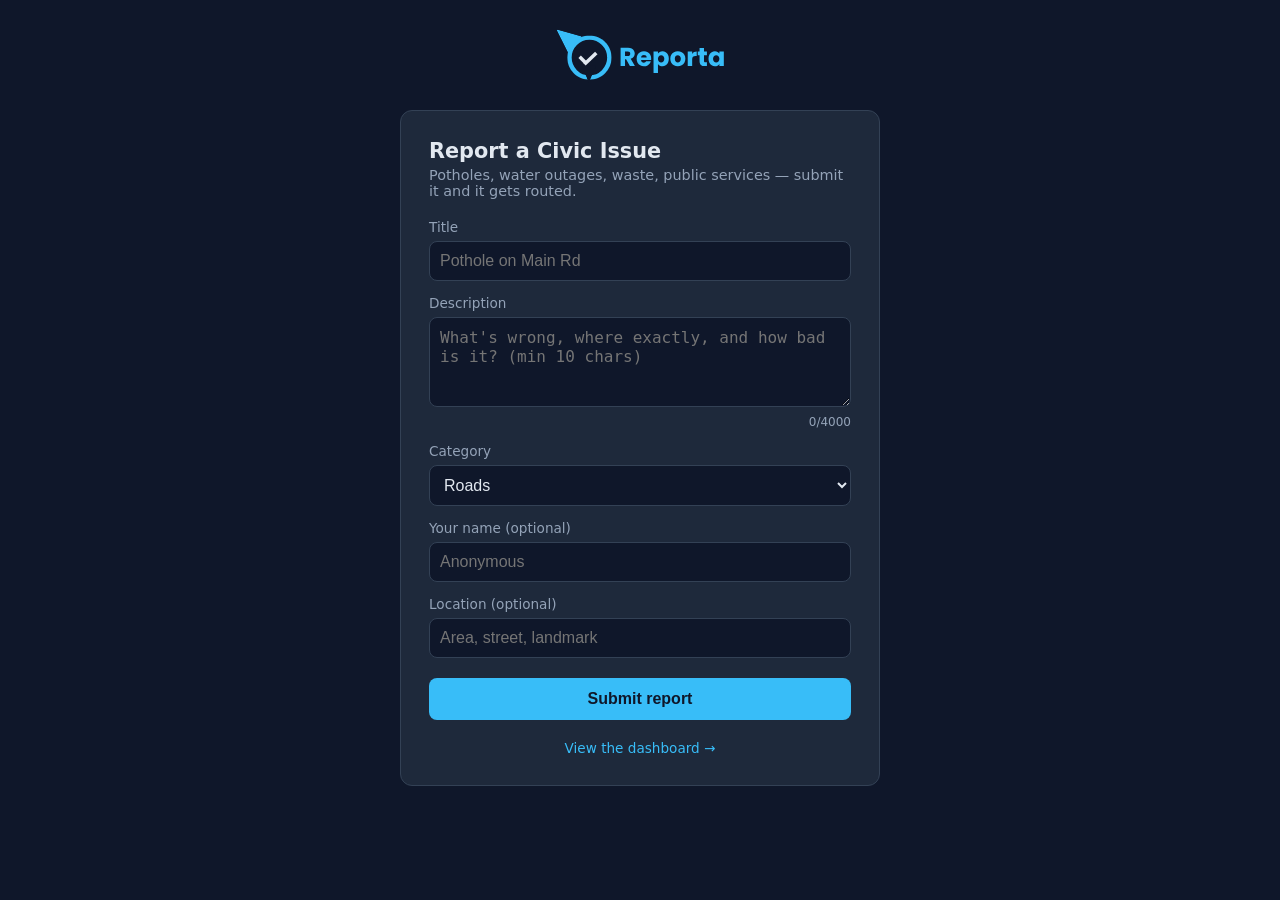
==== static/index.html @ 5762769e "feat(ui): reporta logo header on intake + dashboard lockup (static-only)" ====
<!DOCTYPE html>
<html lang="en">
<head>
<meta charset="utf-8">
<meta name="viewport" content="width=device-width, initial-scale=1">
<title>Civic Issue Triage — Report an Issue</title>
<style>
  :root {
    --bg: #0f172a; --card: #1e293b; --border: #334155;
    --text: #e2e8f0; --muted: #94a3b8; --accent: #38bdf8; --ok: #4ade80; --err: #f87171;
  }
  * { box-sizing: border-box; margin: 0; }
  body {
    font-family: system-ui, -apple-system, sans-serif;
    background: var(--bg); color: var(--text);
    min-height: 100vh;
    padding: 24px 16px;
  }
  .card {
    background: var(--card); border: 1px solid var(--border); border-radius: 12px;
    padding: 28px; width: 100%; max-width: 480px; margin: 0 auto;
  }
  .logo-header { display: flex; align-items: center; justify-content: center; margin: 0 0 22px; }
  .logo-header img { height: 64px; width: auto; display: block; }
  h1 { font-size: 1.3rem; margin-bottom: 4px; }
  .sub { color: var(--muted); font-size: .9rem; margin-bottom: 20px; }
  label { display: block; font-size: .85rem; color: var(--muted); margin: 14px 0 6px; }
  input, textarea, select {
    width: 100%; padding: 10px; border-radius: 8px;
    border: 1px solid var(--border); background: var(--bg); color: var(--text);
    font-size: 1rem;
  }
  textarea { min-height: 90px; resize: vertical; }
  button {
    margin-top: 20px; width: 100%; padding: 12px; border: 0; border-radius: 8px;
    background: var(--accent); color: #0f172a; font-weight: 700; font-size: 1rem;
    cursor: pointer;
  }
  button:disabled { opacity: .6; cursor: wait; }
  .msg { margin-top: 14px; padding: 10px; border-radius: 8px; font-size: .9rem; display: none; }
  .msg.ok { display: block; background: rgba(74,222,128,.12); color: var(--ok); }
  .msg.err { display: block; background: rgba(248,113,113,.12); color: var(--err); }
  .nav { margin-top: 18px; text-align: center; }
  .nav a { color: var(--accent); font-size: .85rem; text-decoration: none; }
  .charcount { font-size: .75rem; color: var(--muted); text-align: right; margin-top: 4px; }
</style>
</head>
<body>
<header class="logo-header">
  <img src="/static/reporta-logo-cropped.svg" alt="Reporta logo"
       onerror="this.remove()">
</header>
<main class="card">
  <h1>Report a Civic Issue</h1>
  <p class="sub">Potholes, water outages, waste, public services — submit it and it gets routed.</p>
  <form id="report-form">
    <label for="title">Title</label>
    <input id="title" name="title" required minlength="3" maxlength="200"
           placeholder="Pothole on Main Rd">

    <label for="description">Description</label>
    <textarea id="description" name="description" required minlength="10" maxlength="4000"
              placeholder="What's wrong, where exactly, and how bad is it? (min 10 chars)"></textarea>
    <div class="charcount"><span id="count">0</span>/4000</div>

    <label for="category">Category</label>
    <select id="category" name="category" required>
      <option value="roads">Roads</option>
      <option value="water">Water</option>
      <option value="waste">Waste</option>
      <option value="public_services">Public services</option>
    </select>

    <label for="reporter">Your name (optional)</label>
    <input id="reporter" name="reporter" maxlength="120" placeholder="Anonymous">

    <label for="location">Location (optional)</label>
    <input id="location" name="location" maxlength="200" placeholder="Area, street, landmark">

    <button type="submit" id="submit-btn">Submit report</button>
    <div class="msg" id="msg" role="alert"></div>
  </form>
  <nav class="nav"><a href="/dashboard">View the dashboard &rarr;</a></nav>
</main>

<script>
(function () {
  var form = document.getElementById("report-form");
  var btn = document.getElementById("submit-btn");
  var msg = document.getElementById("msg");
  var desc = document.getElementById("description");
  var count = document.getElementById("count");

  desc.addEventListener("input", function () { count.textContent = desc.value.length; });

  function show(kind, text) {
    msg.className = "msg " + kind;
    msg.textContent = text;
  }

  form.addEventListener("submit", function (e) {
    e.preventDefault();
    btn.disabled = true;
    show("", "");

    var payload = {
      title: document.getElementById("title").value.trim(),
      description: desc.value.trim(),
      category: document.getElementById("category").value,
      reporter: document.getElementById("reporter").value.trim() || null,
      location: document.getElementById("location").value.trim() || null,
      source: "web"
    };

    fetch("/api/reports", {
      method: "POST",
      headers: { "Content-Type": "application/json" },
      body: JSON.stringify(payload)
    })
    .then(function (res) {
      return res.json().then(function (body) { return { ok: res.ok, body: body }; });
    })
    .then(function (r) {
      if (r.ok) {
        show("ok", "Report #" + r.body.id + " submitted — status: " + r.body.status + ".");
        form.reset();
        count.textContent = "0";
      } else {
        show("err", r.body.detail || "Submission failed.");
      }
    })
    .catch(function () { show("err", "Network error — try again."); })
    .finally(function () { btn.disabled = false; });
  });
})();
</script>
</body>
</html>
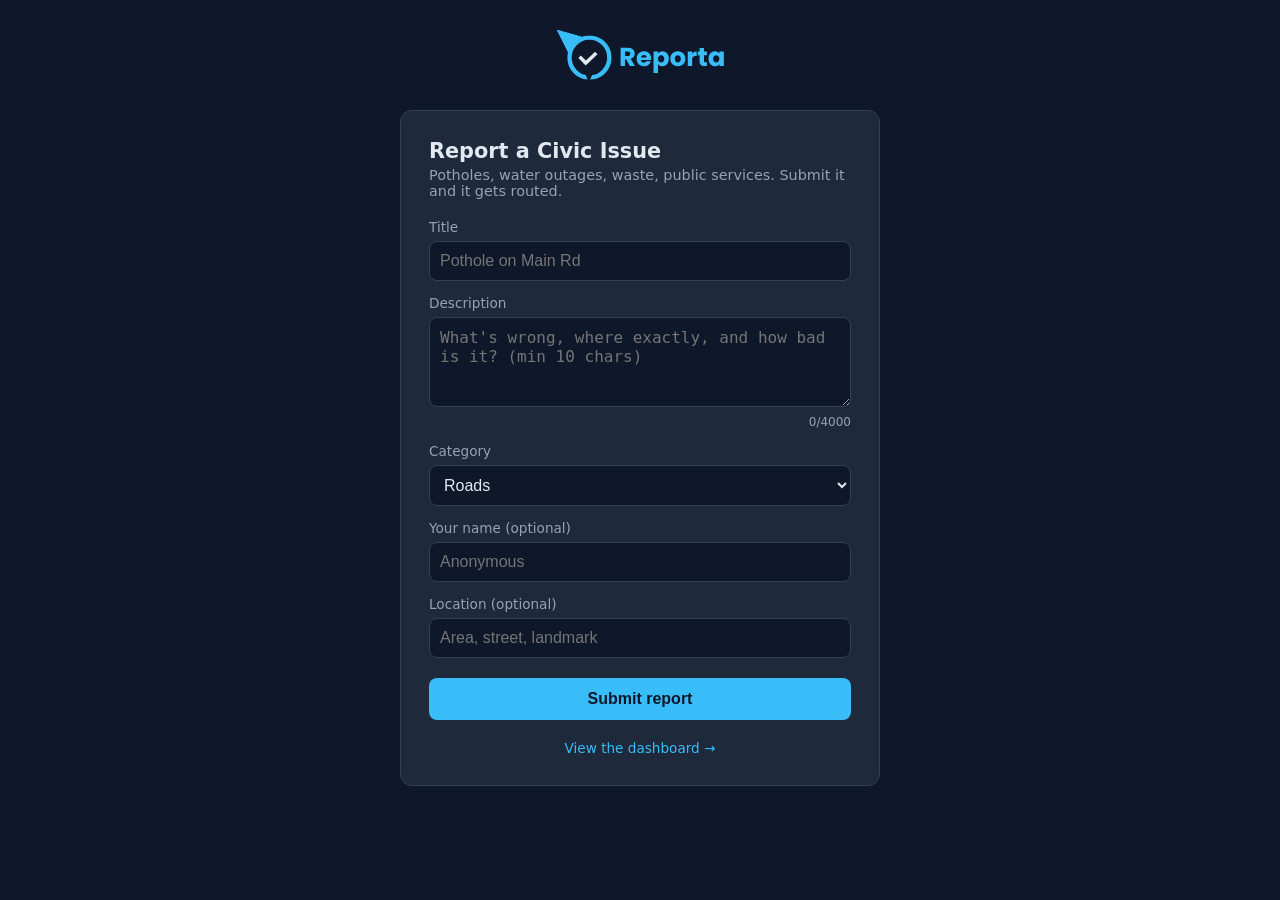
==== commit d41db437: "feat(ui): Reporta brand titles + static em-dash sweep (post-freeze text patch) - Titles: "Civic Issu" ====
--- a/static/index.html
+++ b/static/index.html
@@ -3,7 +3,7 @@
 <head>
 <meta charset="utf-8">
 <meta name="viewport" content="width=device-width, initial-scale=1">
-<title>Civic Issue Triage — Report an Issue</title>
+<title>Reporta - Report an Issue</title>
 <style>
   :root {
     --bg: #0f172a; --card: #1e293b; --border: #334155;
@@ -52,7 +52,7 @@
 </header>
 <main class="card">
   <h1>Report a Civic Issue</h1>
-  <p class="sub">Potholes, water outages, waste, public services — submit it and it gets routed.</p>
+  <p class="sub">Potholes, water outages, waste, public services. Submit it and it gets routed.</p>
   <form id="report-form">
     <label for="title">Title</label>
     <input id="title" name="title" required minlength="3" maxlength="200"
@@ -122,14 +122,14 @@
     })
     .then(function (r) {
       if (r.ok) {
-        show("ok", "Report #" + r.body.id + " submitted — status: " + r.body.status + ".");
+        show("ok", "Thank you, your report has been received and filed as #" + r.body.id + ".");
         form.reset();
         count.textContent = "0";
       } else {
         show("err", r.body.detail || "Submission failed.");
       }
     })
-    .catch(function () { show("err", "Network error — try again."); })
+    .catch(function () { show("err", "Network error, try again."); })
     .finally(function () { btn.disabled = false; });
   });
 })();
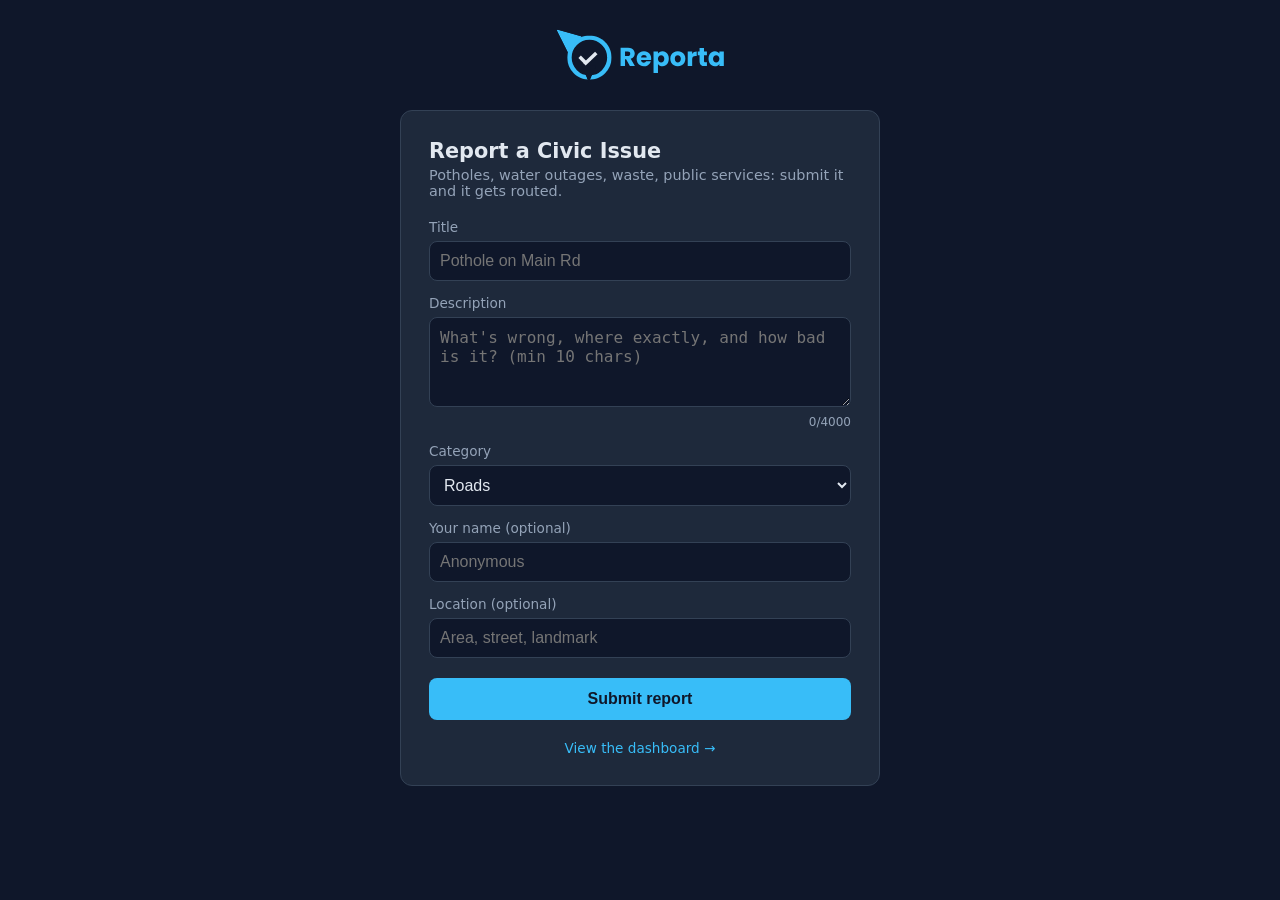
==== commit 7ea6401b: "fix(ui): rebrand header to Reporta and sweep em dashes from static text - Titles: 'Reporta - Report " ====
--- a/static/index.html
+++ b/static/index.html
@@ -52,7 +52,7 @@
 </header>
 <main class="card">
   <h1>Report a Civic Issue</h1>
-  <p class="sub">Potholes, water outages, waste, public services. Submit it and it gets routed.</p>
+  <p class="sub">Potholes, water outages, waste, public services: submit it and it gets routed.</p>
   <form id="report-form">
     <label for="title">Title</label>
     <input id="title" name="title" required minlength="3" maxlength="200"
@@ -129,7 +129,7 @@
         show("err", r.body.detail || "Submission failed.");
       }
     })
-    .catch(function () { show("err", "Network error, try again."); })
+    .catch(function () { show("err", "Network error - try again."); })
     .finally(function () { btn.disabled = false; });
   });
 })();
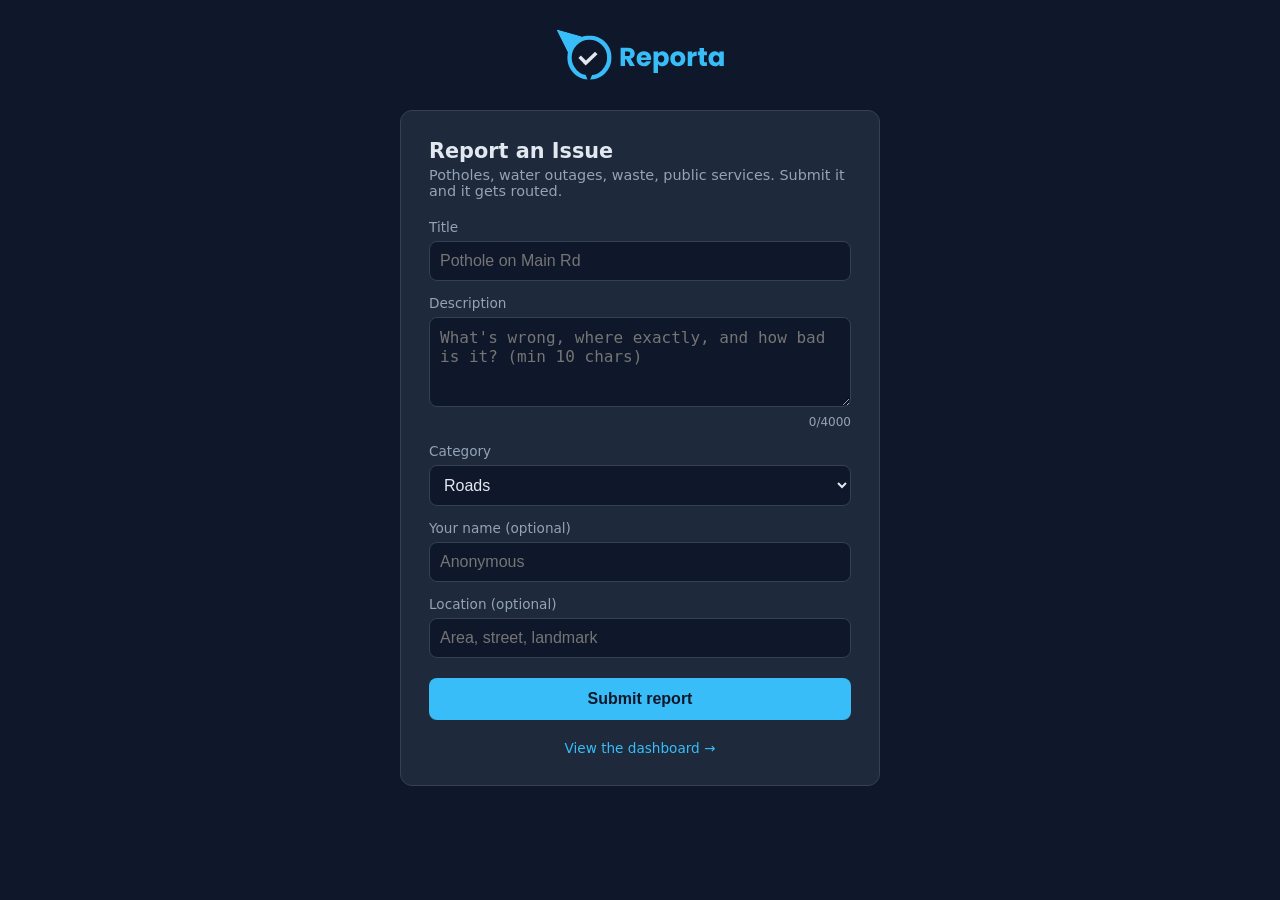
==== commit 949bd2a1: "fix(ui): h1 "Report a Civic Issue" -> "Report an Issue" per owner ruling Single-line amend on top of" ====
--- a/static/index.html
+++ b/static/index.html
@@ -51,8 +51,8 @@
        onerror="this.remove()">
 </header>
 <main class="card">
-  <h1>Report a Civic Issue</h1>
-  <p class="sub">Potholes, water outages, waste, public services: submit it and it gets routed.</p>
+  <h1>Report an Issue</h1>
+  <p class="sub">Potholes, water outages, waste, public services. Submit it and it gets routed.</p>
   <form id="report-form">
     <label for="title">Title</label>
     <input id="title" name="title" required minlength="3" maxlength="200"
@@ -129,7 +129,7 @@
         show("err", r.body.detail || "Submission failed.");
       }
     })
-    .catch(function () { show("err", "Network error - try again."); })
+    .catch(function () { show("err", "Network error, try again."); })
     .finally(function () { btn.disabled = false; });
   });
 })();
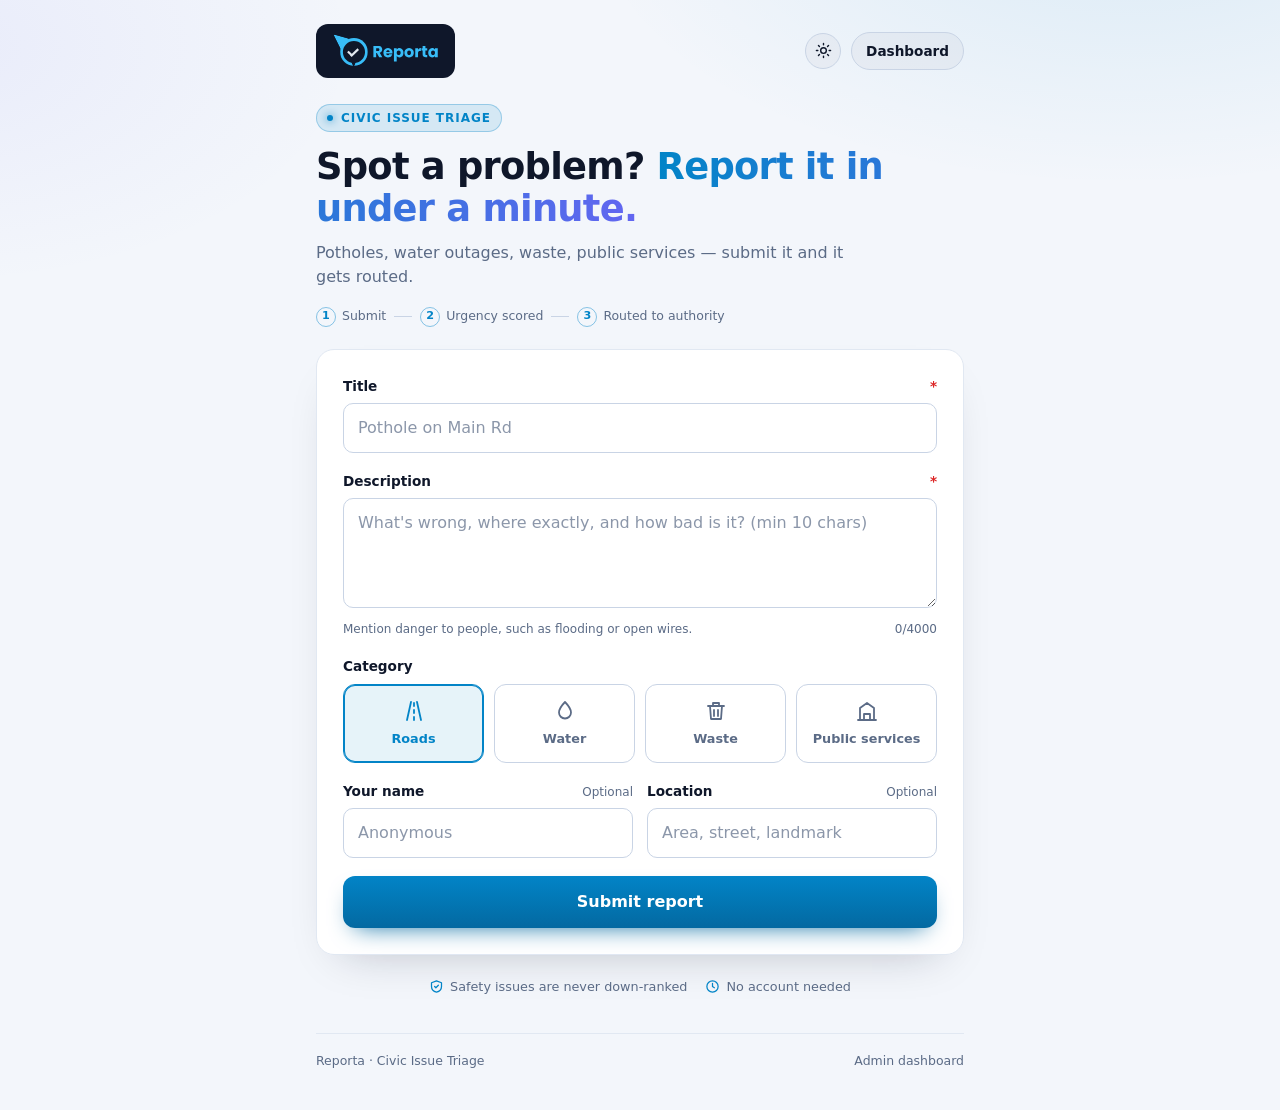
==== commit 8a93fff7: "feat(ui): professional UX redesign - shared theme, confirmation screen, dashboard search/sort/export" ====
--- a/static/index.html
+++ b/static/index.html
@@ -1,95 +1,211 @@
 <!DOCTYPE html>
-<html lang="en">
+<html lang="en" data-theme="dark">
 <head>
 <meta charset="utf-8">
 <meta name="viewport" content="width=device-width, initial-scale=1">
-<title>Reporta - Report an Issue</title>
+<meta name="theme-color" content="#0b1120">
+<meta name="description" content="Report potholes, water outages, waste and public service problems. Every report is classified for urgency and routed to the right authority.">
+<title>Civic Issue Triage — Report an Issue</title>
+<link rel="icon" href="/static/reporta-logo-cropped.svg" type="image/svg+xml">
+<link rel="stylesheet" href="/static/theme.css">
+<script src="/static/theme.js"></script>
 <style>
-  :root {
-    --bg: #0f172a; --card: #1e293b; --border: #334155;
-    --text: #e2e8f0; --muted: #94a3b8; --accent: #38bdf8; --ok: #4ade80; --err: #f87171;
-  }
-  * { box-sizing: border-box; margin: 0; }
-  body {
-    font-family: system-ui, -apple-system, sans-serif;
-    background: var(--bg); color: var(--text);
-    min-height: 100vh;
-    padding: 24px 16px;
-  }
+  .shell { max-width: 680px; margin: 0 auto; padding: 20px 16px 40px; }
+
+  .topbar { display: flex; align-items: center; justify-content: space-between; gap: 12px; padding: 4px 0 26px; }
+  .brand img { height: 40px; width: auto; display: block; }
+  .top-actions { display: flex; align-items: center; gap: 10px; }
+
+  .hero { margin-bottom: 22px; }
+  .eyebrow {
+    display: inline-flex; align-items: center; gap: 8px; font-size: .75rem; font-weight: 700;
+    letter-spacing: .08em; text-transform: uppercase; color: var(--accent);
+    background: color-mix(in srgb, var(--accent) 12%, transparent);
+    border: 1px solid color-mix(in srgb, var(--accent) 30%, transparent);
+    padding: 4px 10px; border-radius: 999px; margin-bottom: 14px;
+  }
+  .eyebrow i { width: 6px; height: 6px; border-radius: 50%; background: var(--accent); box-shadow: 0 0 8px var(--accent); }
+  h1 { font-size: clamp(1.7rem, 5vw, 2.3rem); line-height: 1.15; letter-spacing: -.02em; font-weight: 800; }
+  h1 span { background: linear-gradient(90deg, var(--accent), var(--violet)); -webkit-background-clip: text; background-clip: text; color: transparent; }
+  .sub { color: var(--muted); font-size: 1rem; margin-top: 10px; max-width: 52ch; }
+
+  .steps { display: flex; gap: 8px; margin: 18px 0 0; flex-wrap: wrap; }
+  .step { font-size: .78rem; color: var(--muted); display: inline-flex; align-items: center; gap: 6px; }
+  .step b { width: 20px; height: 20px; border-radius: 50%; display: inline-grid; place-items: center; font-size: .7rem; color: var(--accent); border: 1px solid color-mix(in srgb, var(--accent) 45%, transparent); }
+  .step + .step::before { content: ""; width: 18px; height: 1px; background: var(--border-strong); margin-right: 2px; }
+
   .card {
-    background: var(--card); border: 1px solid var(--border); border-radius: 12px;
-    padding: 28px; width: 100%; max-width: 480px; margin: 0 auto;
-  }
-  .logo-header { display: flex; align-items: center; justify-content: center; margin: 0 0 22px; }
-  .logo-header img { height: 64px; width: auto; display: block; }
-  h1 { font-size: 1.3rem; margin-bottom: 4px; }
-  .sub { color: var(--muted); font-size: .9rem; margin-bottom: 20px; }
-  label { display: block; font-size: .85rem; color: var(--muted); margin: 14px 0 6px; }
-  input, textarea, select {
-    width: 100%; padding: 10px; border-radius: 8px;
-    border: 1px solid var(--border); background: var(--bg); color: var(--text);
-    font-size: 1rem;
-  }
-  textarea { min-height: 90px; resize: vertical; }
-  button {
-    margin-top: 20px; width: 100%; padding: 12px; border: 0; border-radius: 8px;
-    background: var(--accent); color: #0f172a; font-weight: 700; font-size: 1rem;
-    cursor: pointer;
-  }
-  button:disabled { opacity: .6; cursor: wait; }
-  .msg { margin-top: 14px; padding: 10px; border-radius: 8px; font-size: .9rem; display: none; }
-  .msg.ok { display: block; background: rgba(74,222,128,.12); color: var(--ok); }
-  .msg.err { display: block; background: rgba(248,113,113,.12); color: var(--err); }
-  .nav { margin-top: 18px; text-align: center; }
-  .nav a { color: var(--accent); font-size: .85rem; text-decoration: none; }
-  .charcount { font-size: .75rem; color: var(--muted); text-align: right; margin-top: 4px; }
+    background: linear-gradient(180deg, var(--card-2), var(--card));
+    border: 1px solid var(--border); border-radius: 18px; padding: 26px; box-shadow: var(--shadow);
+  }
+  .field { margin-bottom: 18px; }
+  label, .label { display: flex; justify-content: space-between; align-items: baseline; font-size: .85rem; font-weight: 600; margin-bottom: 7px; }
+  .opt { color: var(--muted); font-weight: 500; font-size: .75rem; }
+  .req { color: var(--err); margin-left: 3px; }
+  input[type=text], input:not([type]), textarea { width: 100%; padding: 12px 14px; font-size: 1rem; }
+  textarea { min-height: 110px; resize: vertical; }
+  .hint { font-size: .75rem; color: var(--muted); margin-top: 5px; display: flex; justify-content: space-between; gap: 10px; }
+  .field-error { color: var(--err); font-size: .78rem; margin-top: 5px; display: none; }
+  .field.invalid .field-error { display: block; }
+  .field.invalid input, .field.invalid textarea { border-color: var(--err); }
+  .row { display: grid; grid-template-columns: 1fr 1fr; gap: 14px; }
+
+  .cats { display: grid; grid-template-columns: repeat(4, 1fr); gap: 10px; border: 0; padding: 0; min-width: 0; margin-bottom: 18px; }
+  .cats legend { font-size: .85rem; font-weight: 600; margin-bottom: 7px; padding: 0; }
+  label.cat { position: relative; display: block; margin: 0; }
+  .cat input { position: absolute; opacity: 0; inset: 0; width: 100%; height: 100%; cursor: pointer; margin: 0; }
+  .cat span {
+    display: flex; flex-direction: column; align-items: center; gap: 6px; text-align: center;
+    padding: 14px 6px; border-radius: 12px; border: 1px solid var(--border-strong);
+    background: var(--bg-2); font-size: .8rem; font-weight: 600; color: var(--muted); transition: all .15s;
+  }
+  .cat svg { width: 24px; height: 24px; stroke: currentColor; fill: none; stroke-width: 1.8; stroke-linecap: round; stroke-linejoin: round; }
+  .cat:hover span { border-color: var(--muted); color: var(--text); }
+  .cat input:checked + span { border-color: var(--accent); color: var(--accent); background: color-mix(in srgb, var(--accent) 10%, var(--bg-2)); box-shadow: inset 0 0 0 1px var(--accent); }
+  .cat input:focus-visible + span { box-shadow: var(--ring); }
+
+  .submit { width: 100%; padding: 14px; font-size: 1rem; border-radius: 12px; font-weight: 800; }
+  .spin { width: 16px; height: 16px; border: 2px solid rgba(255,255,255,.35); border-top-color: currentColor; border-radius: 50%; animation: spin .7s linear infinite; display: none; }
+  .submit:disabled .spin { display: inline-block; }
+  .submit:disabled { cursor: wait; opacity: .8; }
+  @keyframes spin { to { transform: rotate(360deg); } }
+
+  .msg { margin-top: 16px; padding: 12px 14px; border-radius: 10px; font-size: .92rem; display: none; border: 1px solid transparent; }
+  .msg.ok { display: block; background: color-mix(in srgb, var(--ok) 12%, transparent); color: var(--ok); border-color: color-mix(in srgb, var(--ok) 35%, transparent); }
+  .msg.err { display: block; background: color-mix(in srgb, var(--err) 12%, transparent); color: var(--err); border-color: color-mix(in srgb, var(--err) 35%, transparent); }
+
+  /* confirmation screen */
+  .success { text-align: center; padding: 10px 4px 2px; }
+  .success .tick { width: 64px; height: 64px; border-radius: 50%; margin: 0 auto 16px; display: grid; place-items: center; background: color-mix(in srgb, var(--ok) 15%, transparent); border: 1px solid color-mix(in srgb, var(--ok) 40%, transparent); }
+  .success .tick svg { width: 30px; height: 30px; stroke: var(--ok); fill: none; stroke-width: 2.4; stroke-linecap: round; stroke-linejoin: round; }
+  .success h2 { font-size: 1.35rem; letter-spacing: -.01em; }
+  .success .ref { display: inline-flex; align-items: center; gap: 10px; margin: 14px 0 6px; padding: 8px 8px 8px 16px; border-radius: 12px; border: 1px dashed var(--border-strong); background: var(--bg-2); font-weight: 800; font-size: 1.2rem; font-variant-numeric: tabular-nums; }
+  .success .ref .btn { padding: 6px 12px; font-size: .78rem; }
+  #success-text { color: var(--text-soft); font-size: .95rem; max-width: 44ch; margin: 8px auto 0; }
+  .next { text-align: left; margin: 22px 0 22px; padding: 16px 18px; border-radius: 12px; background: var(--tint); border: 1px solid var(--border); display: grid; gap: 10px; }
+  .next div { display: flex; gap: 12px; font-size: .88rem; color: var(--text-soft); }
+  .next b { flex: none; width: 22px; height: 22px; border-radius: 50%; display: grid; place-items: center; font-size: .72rem; color: var(--accent); border: 1px solid color-mix(in srgb, var(--accent) 45%, transparent); }
+
+  .trust { display: flex; gap: 18px; flex-wrap: wrap; justify-content: center; margin-top: 22px; color: var(--muted); font-size: .8rem; }
+  .trust span { display: inline-flex; align-items: center; gap: 6px; }
+  .trust svg { width: 15px; height: 15px; stroke: var(--accent); fill: none; stroke-width: 2; stroke-linecap: round; stroke-linejoin: round; }
+
+  @media (max-width: 520px) {
+    .card { padding: 20px 16px; }
+    .cats { grid-template-columns: repeat(2, 1fr); }
+    .row { grid-template-columns: 1fr; gap: 0; }
+    .step + .step::before { display: none; }
+    .steps { gap: 6px 14px; }
+  }
 </style>
 </head>
 <body>
-<header class="logo-header">
-  <img src="/static/reporta-logo-cropped.svg" alt="Reporta logo"
-       onerror="this.remove()">
-</header>
-<main class="card">
-  <h1>Report an Issue</h1>
-  <p class="sub">Potholes, water outages, waste, public services. Submit it and it gets routed.</p>
-  <form id="report-form">
-    <label for="title">Title</label>
-    <input id="title" name="title" required minlength="3" maxlength="200"
-           placeholder="Pothole on Main Rd">
-
-    <label for="description">Description</label>
-    <textarea id="description" name="description" required minlength="10" maxlength="4000"
-              placeholder="What's wrong, where exactly, and how bad is it? (min 10 chars)"></textarea>
-    <div class="charcount"><span id="count">0</span>/4000</div>
-
-    <label for="category">Category</label>
-    <select id="category" name="category" required>
-      <option value="roads">Roads</option>
-      <option value="water">Water</option>
-      <option value="waste">Waste</option>
-      <option value="public_services">Public services</option>
-    </select>
-
-    <label for="reporter">Your name (optional)</label>
-    <input id="reporter" name="reporter" maxlength="120" placeholder="Anonymous">
-
-    <label for="location">Location (optional)</label>
-    <input id="location" name="location" maxlength="200" placeholder="Area, street, landmark">
-
-    <button type="submit" id="submit-btn">Submit report</button>
-    <div class="msg" id="msg" role="alert"></div>
-  </form>
-  <nav class="nav"><a href="/dashboard">View the dashboard &rarr;</a></nav>
-</main>
+<div class="shell">
+  <header class="topbar logo-header">
+    <a class="brand" href="/" aria-label="Reporta home">
+      <img src="/static/reporta-logo-cropped.svg" alt="Reporta logo" onerror="this.remove()">
+    </a>
+    <div class="top-actions">
+      <button class="icon-btn" id="theme-toggle" type="button" aria-label="Switch theme">
+        <svg class="i-moon" viewBox="0 0 24 24"><path d="M21 12.8A9 9 0 1 1 11.2 3a7 7 0 0 0 9.8 9.8Z"/></svg>
+        <svg class="i-sun" viewBox="0 0 24 24"><circle cx="12" cy="12" r="4"/><path d="M12 2v2M12 20v2M4.9 4.9l1.4 1.4M17.7 17.7l1.4 1.4M2 12h2M20 12h2M4.9 19.1l1.4-1.4M17.7 6.3l1.4-1.4"/></svg>
+      </button>
+      <a class="pill-link" href="/dashboard">Dashboard</a>
+    </div>
+  </header>
+
+  <section class="hero">
+    <span class="eyebrow"><i></i> Civic Issue Triage</span>
+    <h1>Spot a problem? <span>Report it in under a minute.</span></h1>
+    <p class="sub">Potholes, water outages, waste, public services — submit it and it gets routed.</p>
+    <div class="steps" aria-label="How it works">
+      <span class="step"><b>1</b> Submit</span>
+      <span class="step"><b>2</b> Urgency scored</span>
+      <span class="step"><b>3</b> Routed to authority</span>
+    </div>
+  </section>
+
+  <main class="card">
+    <form id="report-form" novalidate>
+      <h2 class="sr-only">Report a Civic Issue</h2>
+      <div class="field" id="fld-title">
+        <label for="title">Title <span class="req" aria-hidden="true">*</span></label>
+        <input id="title" name="title" required minlength="3" maxlength="200"
+               placeholder="Pothole on Main Rd" aria-describedby="err-title">
+        <div class="field-error" id="err-title">Please enter a short title (at least 3 characters).</div>
+      </div>
+
+      <div class="field" id="fld-description">
+        <label for="description">Description <span class="req" aria-hidden="true">*</span></label>
+        <textarea id="description" name="description" required minlength="10" maxlength="4000"
+                  placeholder="What's wrong, where exactly, and how bad is it? (min 10 chars)" aria-describedby="err-description"></textarea>
+        <div class="hint"><span>Mention danger to people, such as flooding or open wires.</span><span><span id="count">0</span>/4000</span></div>
+        <div class="field-error" id="err-description">Please describe the problem in at least 10 characters.</div>
+      </div>
+
+      <fieldset class="cats">
+        <legend>Category</legend>
+        <label class="cat"><input type="radio" name="category" value="roads" checked>
+          <span><svg viewBox="0 0 24 24"><path d="M5 21 9 3M19 21 15 3M12 4v3M12 11v3M12 18v3"/></svg>Roads</span></label>
+        <label class="cat"><input type="radio" name="category" value="water">
+          <span><svg viewBox="0 0 24 24"><path d="M12 3s6 6.2 6 10.5A6 6 0 0 1 6 13.5C6 9.2 12 3 12 3Z"/></svg>Water</span></label>
+        <label class="cat"><input type="radio" name="category" value="waste">
+          <span><svg viewBox="0 0 24 24"><path d="M4 7h16M10 11v6M14 11v6M6 7l1 13h10l1-13M9 7V4h6v3"/></svg>Waste</span></label>
+        <label class="cat"><input type="radio" name="category" value="public_services">
+          <span><svg viewBox="0 0 24 24"><path d="M3 21h18M5 21V9l7-5 7 5v12M9 21v-6h6v6"/></svg>Public services</span></label>
+      </fieldset>
+
+      <div class="row">
+        <div class="field">
+          <label for="reporter">Your name <span class="opt">Optional</span></label>
+          <input id="reporter" name="reporter" maxlength="120" placeholder="Anonymous" autocomplete="name">
+        </div>
+        <div class="field">
+          <label for="location">Location <span class="opt">Optional</span></label>
+          <input id="location" name="location" maxlength="200" placeholder="Area, street, landmark">
+        </div>
+      </div>
+
+      <button type="submit" class="btn btn-primary submit" id="submit-btn"><span class="spin" aria-hidden="true"></span><span id="submit-label">Submit report</span></button>
+      <div class="msg" id="msg" role="alert"></div>
+    </form>
+
+    <section class="success is-hidden" id="success" aria-live="polite">
+      <div class="tick"><svg viewBox="0 0 24 24"><path d="m5 12.5 4.5 4.5L19 7.5"/></svg></div>
+      <h2>Report received</h2>
+      <div class="ref"><span id="ref-id">#—</span><button class="btn" id="copy-ref" type="button">Copy</button></div>
+      <p id="success-text"></p>
+      <div class="next">
+        <div><b>1</b><span>Your report is checked for urgency. Safety hazards are always ranked high.</span></div>
+        <div><b>2</b><span>It is routed to the authority responsible for this kind of issue.</span></div>
+        <div><b>3</b><span>Uncertain cases are reviewed by a person before anything is sent.</span></div>
+      </div>
+      <button class="btn btn-primary submit" id="another" type="button">Submit another report</button>
+    </section>
+  </main>
+
+  <div class="trust">
+    <span><svg viewBox="0 0 24 24"><path d="M12 3 4 6v6c0 5 3.5 8 8 9 4.5-1 8-4 8-9V6l-8-3Z"/><path d="m9 12 2 2 4-4"/></svg>Safety issues are never down-ranked</span>
+    <span><svg viewBox="0 0 24 24"><circle cx="12" cy="12" r="9"/><path d="M12 7v5l3 2"/></svg>No account needed</span>
+  </div>
+
+  <footer class="site-footer">
+    <span>Reporta · Civic Issue Triage</span>
+    <a href="/dashboard">Admin dashboard</a>
+  </footer>
+</div>
 
 <script>
 (function () {
   var form = document.getElementById("report-form");
   var btn = document.getElementById("submit-btn");
+  var label = document.getElementById("submit-label");
   var msg = document.getElementById("msg");
+  var titleEl = document.getElementById("title");
   var desc = document.getElementById("description");
   var count = document.getElementById("count");
+  var success = document.getElementById("success");
+  var lastRef = "";
 
   desc.addEventListener("input", function () { count.textContent = desc.value.length; });
 
@@ -98,15 +214,61 @@
     msg.textContent = text;
   }
 
+  function setInvalid(fieldId, bad) {
+    document.getElementById(fieldId).classList.toggle("invalid", bad);
+  }
+
+  titleEl.addEventListener("input", function () { setInvalid("fld-title", titleEl.value.trim().length < 3 && titleEl.value.length > 0); });
+  desc.addEventListener("input", function () { setInvalid("fld-description", desc.value.trim().length < 10 && desc.value.length > 0); });
+
+  function validate() {
+    var badTitle = titleEl.value.trim().length < 3;
+    var badDesc = desc.value.trim().length < 10;
+    setInvalid("fld-title", badTitle);
+    setInvalid("fld-description", badDesc);
+    if (badTitle) { titleEl.focus(); return false; }
+    if (badDesc) { desc.focus(); return false; }
+    return true;
+  }
+
+  function showSuccess(id) {
+    lastRef = "#" + id;
+    document.getElementById("ref-id").textContent = lastRef;
+    document.getElementById("success-text").textContent =
+      "Thank you, your report has been received and filed as #" + id + ".";
+    form.classList.add("is-hidden");
+    success.classList.remove("is-hidden");
+    document.getElementById("another").focus();
+    window.scrollTo({ top: 0, behavior: "smooth" });
+  }
+
+  document.getElementById("another").addEventListener("click", function () {
+    success.classList.add("is-hidden");
+    form.classList.remove("is-hidden");
+    show("", "");
+    titleEl.focus();
+  });
+
+  document.getElementById("copy-ref").addEventListener("click", function () {
+    var done = function () { window.reportaToast("Reference " + lastRef + " copied", "ok"); };
+    if (navigator.clipboard && navigator.clipboard.writeText) {
+      navigator.clipboard.writeText(lastRef).then(done, function () { window.reportaToast("Could not copy", "err"); });
+    } else {
+      window.reportaToast("Reference: " + lastRef);
+    }
+  });
+
   form.addEventListener("submit", function (e) {
     e.preventDefault();
+    show("", "");
+    if (!validate()) return;
     btn.disabled = true;
-    show("", "");
+    label.textContent = "Submitting…";
 
     var payload = {
-      title: document.getElementById("title").value.trim(),
+      title: titleEl.value.trim(),
       description: desc.value.trim(),
-      category: document.getElementById("category").value,
+      category: form.elements["category"].value,
       reporter: document.getElementById("reporter").value.trim() || null,
       location: document.getElementById("location").value.trim() || null,
       source: "web"
@@ -122,15 +284,16 @@
     })
     .then(function (r) {
       if (r.ok) {
-        show("ok", "Thank you, your report has been received and filed as #" + r.body.id + ".");
         form.reset();
         count.textContent = "0";
+        showSuccess(r.body.id);
       } else {
-        show("err", r.body.detail || "Submission failed.");
+        var d = r.body.detail;
+        show("err", (typeof d === "string" && d) || "Submission failed. Please check the fields and try again.");
       }
     })
-    .catch(function () { show("err", "Network error, try again."); })
-    .finally(function () { btn.disabled = false; });
+    .catch(function () { show("err", "Network error — try again."); })
+    .finally(function () { btn.disabled = false; label.textContent = "Submit report"; });
   });
 })();
 </script>
--- a/static/theme.css
+++ b/static/theme.css
@@ -0,0 +1,116 @@
+/* Reporta shared design system — used by index.html and dashboard.html */
+:root {
+  color-scheme: dark;
+  --bg: #0b1120; --bg-2: #0f172a; --card: #131c31; --card-2: #17223a;
+  --border: #243049; --border-strong: #33425f;
+  --text: #e8edf6; --text-soft: #c3cde0; --muted: #93a1ba;
+  --accent: #38bdf8; --accent-2: #0ea5e9; --on-accent: #04111f; --violet: #818cf8;
+  --ok: #4ade80; --err: #f87171;
+  --u1: #4ade80; --u2: #a3e635; --u3: #fbbf24; --u4: #fb923c; --u5: #f87171;
+  --glow-1: rgba(56,189,248,.14); --glow-2: rgba(99,102,241,.10);
+  --shadow: 0 24px 60px -24px rgba(0,0,0,.6);
+  --ring: 0 0 0 3px rgba(56,189,248,.30);
+  --hover: rgba(56,189,248,.07); --tint: rgba(255,255,255,.03);
+}
+:root[data-theme="light"] {
+  color-scheme: light;
+  --bg: #f3f6fb; --bg-2: #ffffff; --card: #ffffff; --card-2: #ffffff;
+  --border: #e1e8f2; --border-strong: #c9d4e5;
+  --text: #0f172a; --text-soft: #334155; --muted: #5b6b86;
+  --accent: #0284c7; --accent-2: #0369a1; --on-accent: #ffffff; --violet: #6366f1;
+  --ok: #15803d; --err: #dc2626;
+  --u1: #16a34a; --u2: #65a30d; --u3: #d97706; --u4: #ea580c; --u5: #dc2626;
+  --glow-1: rgba(2,132,199,.10); --glow-2: rgba(99,102,241,.07);
+  --shadow: 0 20px 44px -26px rgba(15,23,42,.28);
+  --ring: 0 0 0 3px rgba(2,132,199,.25);
+  --hover: rgba(2,132,199,.06); --tint: rgba(15,23,42,.03);
+}
+
+* { box-sizing: border-box; margin: 0; }
+html { -webkit-text-size-adjust: 100%; }
+body {
+  font-family: Inter, system-ui, -apple-system, "Segoe UI", Roboto, sans-serif;
+  color: var(--text); line-height: 1.5; min-height: 100vh;
+  background:
+    radial-gradient(900px 460px at 88% -10%, var(--glow-1), transparent 60%),
+    radial-gradient(700px 400px at -5% 5%, var(--glow-2), transparent 60%),
+    var(--bg);
+  background-attachment: fixed;
+  transition: background-color .2s, color .2s;
+}
+a { color: var(--accent); }
+.sr-only { position: absolute; width: 1px; height: 1px; overflow: hidden; clip: rect(0 0 0 0); white-space: nowrap; }
+.is-hidden { display: none !important; }
+:focus-visible { outline: 2px solid var(--accent); outline-offset: 2px; }
+
+/* top bar pieces */
+.pill-link {
+  color: var(--text); text-decoration: none; font-size: .85rem; font-weight: 600;
+  padding: 8px 14px; border: 1px solid var(--border-strong); border-radius: 999px;
+  background: var(--tint); transition: border-color .15s, background .15s; white-space: nowrap;
+}
+.pill-link:hover { border-color: var(--accent); background: var(--hover); }
+.icon-btn {
+  width: 36px; height: 36px; display: inline-grid; place-items: center; cursor: pointer;
+  border: 1px solid var(--border-strong); border-radius: 999px; background: var(--tint); color: var(--text);
+  transition: border-color .15s, background .15s;
+}
+.icon-btn:hover { border-color: var(--accent); background: var(--hover); }
+.icon-btn svg { width: 17px; height: 17px; stroke: currentColor; fill: none; stroke-width: 2; stroke-linecap: round; stroke-linejoin: round; }
+.icon-btn .i-sun { display: none; }
+:root[data-theme="light"] .icon-btn .i-sun { display: block; }
+:root[data-theme="light"] .icon-btn .i-moon { display: none; }
+
+/* buttons */
+.btn {
+  display: inline-flex; align-items: center; justify-content: center; gap: 8px; cursor: pointer;
+  padding: 10px 16px; border-radius: 10px; font: inherit; font-weight: 700; font-size: .88rem;
+  border: 1px solid var(--border-strong); background: var(--card); color: var(--text);
+  transition: transform .12s, filter .15s, border-color .15s, background .15s;
+}
+.btn:hover:not(:disabled) { border-color: var(--accent); background: var(--hover); }
+.btn:disabled { opacity: .55; cursor: not-allowed; }
+.btn-primary { border: 0; background: linear-gradient(180deg, var(--accent), var(--accent-2)); color: var(--on-accent); box-shadow: 0 10px 24px -12px var(--accent-2); }
+.btn-primary:hover:not(:disabled) { background: linear-gradient(180deg, var(--accent), var(--accent-2)); filter: brightness(1.07); transform: translateY(-1px); }
+
+/* form controls */
+input, textarea, select {
+  font: inherit; color: var(--text); background: var(--bg-2);
+  border: 1px solid var(--border-strong); border-radius: 10px;
+  transition: border-color .15s, box-shadow .15s;
+}
+input::placeholder, textarea::placeholder { color: var(--muted); opacity: .7; }
+input:hover, textarea:hover, select:hover { border-color: var(--muted); }
+input:focus, textarea:focus, select:focus { outline: 0; border-color: var(--accent); box-shadow: var(--ring); }
+
+/* badges */
+.badge { display: inline-block; padding: 3px 10px; border-radius: 999px; font-size: .72rem; font-weight: 700; text-transform: capitalize; white-space: nowrap; }
+.st-new { background: color-mix(in srgb, var(--accent) 16%, transparent); color: var(--accent); }
+.st-routed { background: color-mix(in srgb, var(--u2) 18%, transparent); color: var(--u2); }
+.st-in_progress { background: color-mix(in srgb, var(--u3) 18%, transparent); color: var(--u3); }
+.st-resolved, .st-closed { background: color-mix(in srgb, var(--u1) 18%, transparent); color: var(--u1); }
+.rev { background: color-mix(in srgb, var(--err) 16%, transparent); color: var(--err); margin-left: 6px; }
+
+/* toasts */
+.toasts { position: fixed; right: 16px; bottom: 16px; display: grid; gap: 8px; z-index: 100; max-width: calc(100vw - 32px); }
+.toast {
+  display: flex; align-items: center; gap: 10px; padding: 12px 16px; border-radius: 12px; font-size: .88rem; font-weight: 600;
+  background: var(--card-2); color: var(--text); border: 1px solid var(--border-strong); box-shadow: var(--shadow);
+  animation: toast-in .2s ease-out;
+}
+.toast::before { content: ""; width: 8px; height: 8px; border-radius: 50%; background: var(--accent); flex: none; }
+.toast.ok::before { background: var(--ok); }
+.toast.err::before { background: var(--err); }
+@keyframes toast-in { from { transform: translateY(10px); opacity: 0; } to { transform: none; opacity: 1; } }
+
+/* footer */
+.site-footer { margin-top: 36px; padding-top: 18px; border-top: 1px solid var(--border); color: var(--muted); font-size: .78rem; display: flex; flex-wrap: wrap; gap: 8px 18px; justify-content: space-between; }
+.site-footer a { color: var(--muted); text-decoration: none; }
+.site-footer a:hover { color: var(--accent); }
+
+@media (prefers-reduced-motion: reduce) { * { animation: none !important; transition: none !important; } }
+
+/* The Reporta logo is drawn for dark backgrounds; keep it legible in light theme */
+:root[data-theme="light"] .brand img {
+  background: #0f172a; padding: 7px 14px; border-radius: 12px; box-sizing: content-box;
+}
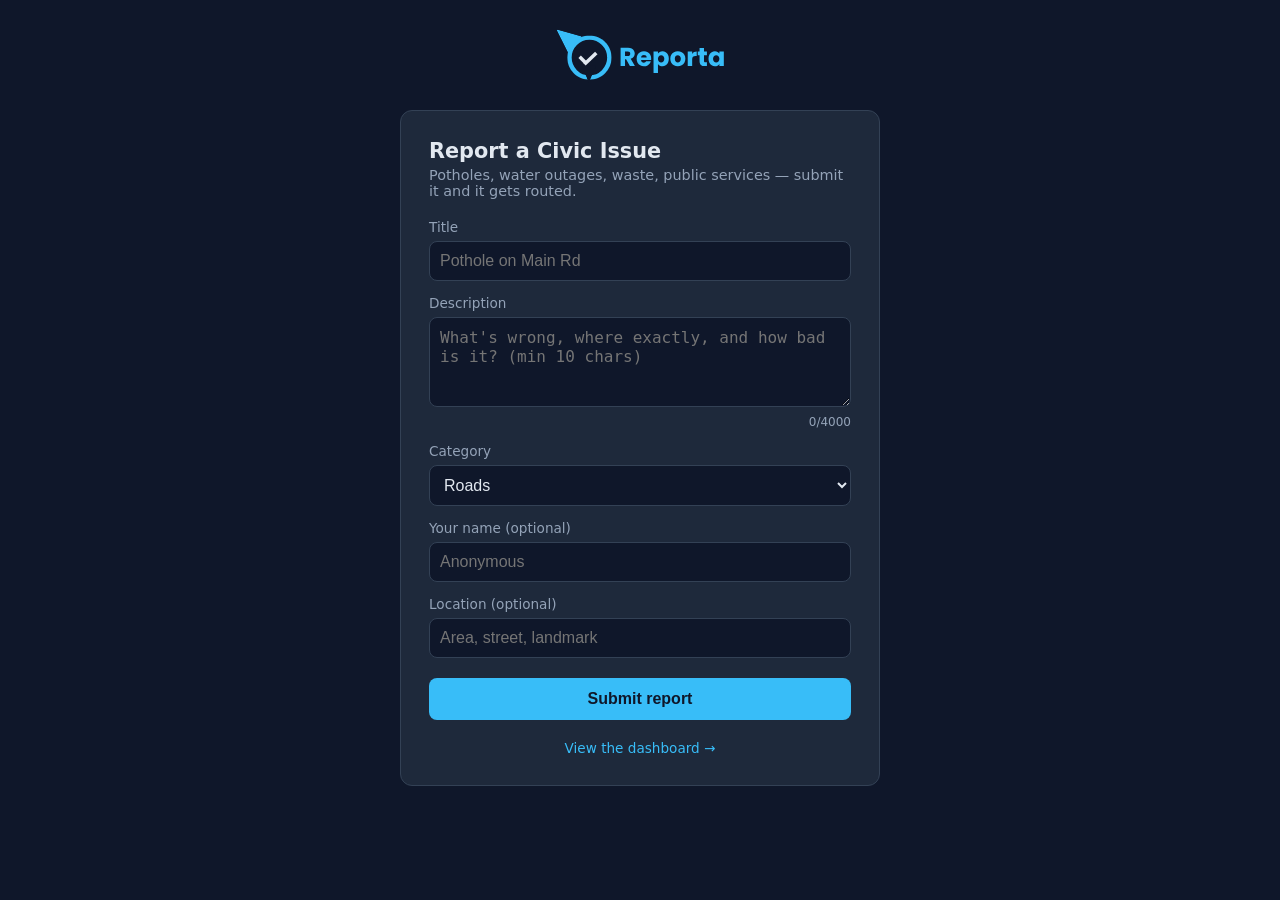
==== commit bb4db501: "Revert "feat(ui): professional UX redesign - shared theme, confirmation screen, dashboard search/sor" ====
--- a/static/index.html
+++ b/static/index.html
@@ -1,211 +1,95 @@
 <!DOCTYPE html>
-<html lang="en" data-theme="dark">
+<html lang="en">
 <head>
 <meta charset="utf-8">
 <meta name="viewport" content="width=device-width, initial-scale=1">
-<meta name="theme-color" content="#0b1120">
-<meta name="description" content="Report potholes, water outages, waste and public service problems. Every report is classified for urgency and routed to the right authority.">
 <title>Civic Issue Triage — Report an Issue</title>
-<link rel="icon" href="/static/reporta-logo-cropped.svg" type="image/svg+xml">
-<link rel="stylesheet" href="/static/theme.css">
-<script src="/static/theme.js"></script>
 <style>
-  .shell { max-width: 680px; margin: 0 auto; padding: 20px 16px 40px; }
-
-  .topbar { display: flex; align-items: center; justify-content: space-between; gap: 12px; padding: 4px 0 26px; }
-  .brand img { height: 40px; width: auto; display: block; }
-  .top-actions { display: flex; align-items: center; gap: 10px; }
-
-  .hero { margin-bottom: 22px; }
-  .eyebrow {
-    display: inline-flex; align-items: center; gap: 8px; font-size: .75rem; font-weight: 700;
-    letter-spacing: .08em; text-transform: uppercase; color: var(--accent);
-    background: color-mix(in srgb, var(--accent) 12%, transparent);
-    border: 1px solid color-mix(in srgb, var(--accent) 30%, transparent);
-    padding: 4px 10px; border-radius: 999px; margin-bottom: 14px;
+  :root {
+    --bg: #0f172a; --card: #1e293b; --border: #334155;
+    --text: #e2e8f0; --muted: #94a3b8; --accent: #38bdf8; --ok: #4ade80; --err: #f87171;
   }
-  .eyebrow i { width: 6px; height: 6px; border-radius: 50%; background: var(--accent); box-shadow: 0 0 8px var(--accent); }
-  h1 { font-size: clamp(1.7rem, 5vw, 2.3rem); line-height: 1.15; letter-spacing: -.02em; font-weight: 800; }
-  h1 span { background: linear-gradient(90deg, var(--accent), var(--violet)); -webkit-background-clip: text; background-clip: text; color: transparent; }
-  .sub { color: var(--muted); font-size: 1rem; margin-top: 10px; max-width: 52ch; }
-
-  .steps { display: flex; gap: 8px; margin: 18px 0 0; flex-wrap: wrap; }
-  .step { font-size: .78rem; color: var(--muted); display: inline-flex; align-items: center; gap: 6px; }
-  .step b { width: 20px; height: 20px; border-radius: 50%; display: inline-grid; place-items: center; font-size: .7rem; color: var(--accent); border: 1px solid color-mix(in srgb, var(--accent) 45%, transparent); }
-  .step + .step::before { content: ""; width: 18px; height: 1px; background: var(--border-strong); margin-right: 2px; }
-
+  * { box-sizing: border-box; margin: 0; }
+  body {
+    font-family: system-ui, -apple-system, sans-serif;
+    background: var(--bg); color: var(--text);
+    min-height: 100vh;
+    padding: 24px 16px;
+  }
   .card {
-    background: linear-gradient(180deg, var(--card-2), var(--card));
-    border: 1px solid var(--border); border-radius: 18px; padding: 26px; box-shadow: var(--shadow);
+    background: var(--card); border: 1px solid var(--border); border-radius: 12px;
+    padding: 28px; width: 100%; max-width: 480px; margin: 0 auto;
   }
-  .field { margin-bottom: 18px; }
-  label, .label { display: flex; justify-content: space-between; align-items: baseline; font-size: .85rem; font-weight: 600; margin-bottom: 7px; }
-  .opt { color: var(--muted); font-weight: 500; font-size: .75rem; }
-  .req { color: var(--err); margin-left: 3px; }
-  input[type=text], input:not([type]), textarea { width: 100%; padding: 12px 14px; font-size: 1rem; }
-  textarea { min-height: 110px; resize: vertical; }
-  .hint { font-size: .75rem; color: var(--muted); margin-top: 5px; display: flex; justify-content: space-between; gap: 10px; }
-  .field-error { color: var(--err); font-size: .78rem; margin-top: 5px; display: none; }
-  .field.invalid .field-error { display: block; }
-  .field.invalid input, .field.invalid textarea { border-color: var(--err); }
-  .row { display: grid; grid-template-columns: 1fr 1fr; gap: 14px; }
-
-  .cats { display: grid; grid-template-columns: repeat(4, 1fr); gap: 10px; border: 0; padding: 0; min-width: 0; margin-bottom: 18px; }
-  .cats legend { font-size: .85rem; font-weight: 600; margin-bottom: 7px; padding: 0; }
-  label.cat { position: relative; display: block; margin: 0; }
-  .cat input { position: absolute; opacity: 0; inset: 0; width: 100%; height: 100%; cursor: pointer; margin: 0; }
-  .cat span {
-    display: flex; flex-direction: column; align-items: center; gap: 6px; text-align: center;
-    padding: 14px 6px; border-radius: 12px; border: 1px solid var(--border-strong);
-    background: var(--bg-2); font-size: .8rem; font-weight: 600; color: var(--muted); transition: all .15s;
+  .logo-header { display: flex; align-items: center; justify-content: center; margin: 0 0 22px; }
+  .logo-header img { height: 64px; width: auto; display: block; }
+  h1 { font-size: 1.3rem; margin-bottom: 4px; }
+  .sub { color: var(--muted); font-size: .9rem; margin-bottom: 20px; }
+  label { display: block; font-size: .85rem; color: var(--muted); margin: 14px 0 6px; }
+  input, textarea, select {
+    width: 100%; padding: 10px; border-radius: 8px;
+    border: 1px solid var(--border); background: var(--bg); color: var(--text);
+    font-size: 1rem;
   }
-  .cat svg { width: 24px; height: 24px; stroke: currentColor; fill: none; stroke-width: 1.8; stroke-linecap: round; stroke-linejoin: round; }
-  .cat:hover span { border-color: var(--muted); color: var(--text); }
-  .cat input:checked + span { border-color: var(--accent); color: var(--accent); background: color-mix(in srgb, var(--accent) 10%, var(--bg-2)); box-shadow: inset 0 0 0 1px var(--accent); }
-  .cat input:focus-visible + span { box-shadow: var(--ring); }
-
-  .submit { width: 100%; padding: 14px; font-size: 1rem; border-radius: 12px; font-weight: 800; }
-  .spin { width: 16px; height: 16px; border: 2px solid rgba(255,255,255,.35); border-top-color: currentColor; border-radius: 50%; animation: spin .7s linear infinite; display: none; }
-  .submit:disabled .spin { display: inline-block; }
-  .submit:disabled { cursor: wait; opacity: .8; }
-  @keyframes spin { to { transform: rotate(360deg); } }
-
-  .msg { margin-top: 16px; padding: 12px 14px; border-radius: 10px; font-size: .92rem; display: none; border: 1px solid transparent; }
-  .msg.ok { display: block; background: color-mix(in srgb, var(--ok) 12%, transparent); color: var(--ok); border-color: color-mix(in srgb, var(--ok) 35%, transparent); }
-  .msg.err { display: block; background: color-mix(in srgb, var(--err) 12%, transparent); color: var(--err); border-color: color-mix(in srgb, var(--err) 35%, transparent); }
-
-  /* confirmation screen */
-  .success { text-align: center; padding: 10px 4px 2px; }
-  .success .tick { width: 64px; height: 64px; border-radius: 50%; margin: 0 auto 16px; display: grid; place-items: center; background: color-mix(in srgb, var(--ok) 15%, transparent); border: 1px solid color-mix(in srgb, var(--ok) 40%, transparent); }
-  .success .tick svg { width: 30px; height: 30px; stroke: var(--ok); fill: none; stroke-width: 2.4; stroke-linecap: round; stroke-linejoin: round; }
-  .success h2 { font-size: 1.35rem; letter-spacing: -.01em; }
-  .success .ref { display: inline-flex; align-items: center; gap: 10px; margin: 14px 0 6px; padding: 8px 8px 8px 16px; border-radius: 12px; border: 1px dashed var(--border-strong); background: var(--bg-2); font-weight: 800; font-size: 1.2rem; font-variant-numeric: tabular-nums; }
-  .success .ref .btn { padding: 6px 12px; font-size: .78rem; }
-  #success-text { color: var(--text-soft); font-size: .95rem; max-width: 44ch; margin: 8px auto 0; }
-  .next { text-align: left; margin: 22px 0 22px; padding: 16px 18px; border-radius: 12px; background: var(--tint); border: 1px solid var(--border); display: grid; gap: 10px; }
-  .next div { display: flex; gap: 12px; font-size: .88rem; color: var(--text-soft); }
-  .next b { flex: none; width: 22px; height: 22px; border-radius: 50%; display: grid; place-items: center; font-size: .72rem; color: var(--accent); border: 1px solid color-mix(in srgb, var(--accent) 45%, transparent); }
-
-  .trust { display: flex; gap: 18px; flex-wrap: wrap; justify-content: center; margin-top: 22px; color: var(--muted); font-size: .8rem; }
-  .trust span { display: inline-flex; align-items: center; gap: 6px; }
-  .trust svg { width: 15px; height: 15px; stroke: var(--accent); fill: none; stroke-width: 2; stroke-linecap: round; stroke-linejoin: round; }
-
-  @media (max-width: 520px) {
-    .card { padding: 20px 16px; }
-    .cats { grid-template-columns: repeat(2, 1fr); }
-    .row { grid-template-columns: 1fr; gap: 0; }
-    .step + .step::before { display: none; }
-    .steps { gap: 6px 14px; }
+  textarea { min-height: 90px; resize: vertical; }
+  button {
+    margin-top: 20px; width: 100%; padding: 12px; border: 0; border-radius: 8px;
+    background: var(--accent); color: #0f172a; font-weight: 700; font-size: 1rem;
+    cursor: pointer;
   }
+  button:disabled { opacity: .6; cursor: wait; }
+  .msg { margin-top: 14px; padding: 10px; border-radius: 8px; font-size: .9rem; display: none; }
+  .msg.ok { display: block; background: rgba(74,222,128,.12); color: var(--ok); }
+  .msg.err { display: block; background: rgba(248,113,113,.12); color: var(--err); }
+  .nav { margin-top: 18px; text-align: center; }
+  .nav a { color: var(--accent); font-size: .85rem; text-decoration: none; }
+  .charcount { font-size: .75rem; color: var(--muted); text-align: right; margin-top: 4px; }
 </style>
 </head>
 <body>
-<div class="shell">
-  <header class="topbar logo-header">
-    <a class="brand" href="/" aria-label="Reporta home">
-      <img src="/static/reporta-logo-cropped.svg" alt="Reporta logo" onerror="this.remove()">
-    </a>
-    <div class="top-actions">
-      <button class="icon-btn" id="theme-toggle" type="button" aria-label="Switch theme">
-        <svg class="i-moon" viewBox="0 0 24 24"><path d="M21 12.8A9 9 0 1 1 11.2 3a7 7 0 0 0 9.8 9.8Z"/></svg>
-        <svg class="i-sun" viewBox="0 0 24 24"><circle cx="12" cy="12" r="4"/><path d="M12 2v2M12 20v2M4.9 4.9l1.4 1.4M17.7 17.7l1.4 1.4M2 12h2M20 12h2M4.9 19.1l1.4-1.4M17.7 6.3l1.4-1.4"/></svg>
-      </button>
-      <a class="pill-link" href="/dashboard">Dashboard</a>
-    </div>
-  </header>
+<header class="logo-header">
+  <img src="/static/reporta-logo-cropped.svg" alt="Reporta logo"
+       onerror="this.remove()">
+</header>
+<main class="card">
+  <h1>Report a Civic Issue</h1>
+  <p class="sub">Potholes, water outages, waste, public services — submit it and it gets routed.</p>
+  <form id="report-form">
+    <label for="title">Title</label>
+    <input id="title" name="title" required minlength="3" maxlength="200"
+           placeholder="Pothole on Main Rd">
 
-  <section class="hero">
-    <span class="eyebrow"><i></i> Civic Issue Triage</span>
-    <h1>Spot a problem? <span>Report it in under a minute.</span></h1>
-    <p class="sub">Potholes, water outages, waste, public services — submit it and it gets routed.</p>
-    <div class="steps" aria-label="How it works">
-      <span class="step"><b>1</b> Submit</span>
-      <span class="step"><b>2</b> Urgency scored</span>
-      <span class="step"><b>3</b> Routed to authority</span>
-    </div>
-  </section>
+    <label for="description">Description</label>
+    <textarea id="description" name="description" required minlength="10" maxlength="4000"
+              placeholder="What's wrong, where exactly, and how bad is it? (min 10 chars)"></textarea>
+    <div class="charcount"><span id="count">0</span>/4000</div>
 
-  <main class="card">
-    <form id="report-form" novalidate>
-      <h2 class="sr-only">Report a Civic Issue</h2>
-      <div class="field" id="fld-title">
-        <label for="title">Title <span class="req" aria-hidden="true">*</span></label>
-        <input id="title" name="title" required minlength="3" maxlength="200"
-               placeholder="Pothole on Main Rd" aria-describedby="err-title">
-        <div class="field-error" id="err-title">Please enter a short title (at least 3 characters).</div>
-      </div>
+    <label for="category">Category</label>
+    <select id="category" name="category" required>
+      <option value="roads">Roads</option>
+      <option value="water">Water</option>
+      <option value="waste">Waste</option>
+      <option value="public_services">Public services</option>
+    </select>
 
-      <div class="field" id="fld-description">
-        <label for="description">Description <span class="req" aria-hidden="true">*</span></label>
-        <textarea id="description" name="description" required minlength="10" maxlength="4000"
-                  placeholder="What's wrong, where exactly, and how bad is it? (min 10 chars)" aria-describedby="err-description"></textarea>
-        <div class="hint"><span>Mention danger to people, such as flooding or open wires.</span><span><span id="count">0</span>/4000</span></div>
-        <div class="field-error" id="err-description">Please describe the problem in at least 10 characters.</div>
-      </div>
+    <label for="reporter">Your name (optional)</label>
+    <input id="reporter" name="reporter" maxlength="120" placeholder="Anonymous">
 
-      <fieldset class="cats">
-        <legend>Category</legend>
-        <label class="cat"><input type="radio" name="category" value="roads" checked>
-          <span><svg viewBox="0 0 24 24"><path d="M5 21 9 3M19 21 15 3M12 4v3M12 11v3M12 18v3"/></svg>Roads</span></label>
-        <label class="cat"><input type="radio" name="category" value="water">
-          <span><svg viewBox="0 0 24 24"><path d="M12 3s6 6.2 6 10.5A6 6 0 0 1 6 13.5C6 9.2 12 3 12 3Z"/></svg>Water</span></label>
-        <label class="cat"><input type="radio" name="category" value="waste">
-          <span><svg viewBox="0 0 24 24"><path d="M4 7h16M10 11v6M14 11v6M6 7l1 13h10l1-13M9 7V4h6v3"/></svg>Waste</span></label>
-        <label class="cat"><input type="radio" name="category" value="public_services">
-          <span><svg viewBox="0 0 24 24"><path d="M3 21h18M5 21V9l7-5 7 5v12M9 21v-6h6v6"/></svg>Public services</span></label>
-      </fieldset>
+    <label for="location">Location (optional)</label>
+    <input id="location" name="location" maxlength="200" placeholder="Area, street, landmark">
 
-      <div class="row">
-        <div class="field">
-          <label for="reporter">Your name <span class="opt">Optional</span></label>
-          <input id="reporter" name="reporter" maxlength="120" placeholder="Anonymous" autocomplete="name">
-        </div>
-        <div class="field">
-          <label for="location">Location <span class="opt">Optional</span></label>
-          <input id="location" name="location" maxlength="200" placeholder="Area, street, landmark">
-        </div>
-      </div>
-
-      <button type="submit" class="btn btn-primary submit" id="submit-btn"><span class="spin" aria-hidden="true"></span><span id="submit-label">Submit report</span></button>
-      <div class="msg" id="msg" role="alert"></div>
-    </form>
-
-    <section class="success is-hidden" id="success" aria-live="polite">
-      <div class="tick"><svg viewBox="0 0 24 24"><path d="m5 12.5 4.5 4.5L19 7.5"/></svg></div>
-      <h2>Report received</h2>
-      <div class="ref"><span id="ref-id">#—</span><button class="btn" id="copy-ref" type="button">Copy</button></div>
-      <p id="success-text"></p>
-      <div class="next">
-        <div><b>1</b><span>Your report is checked for urgency. Safety hazards are always ranked high.</span></div>
-        <div><b>2</b><span>It is routed to the authority responsible for this kind of issue.</span></div>
-        <div><b>3</b><span>Uncertain cases are reviewed by a person before anything is sent.</span></div>
-      </div>
-      <button class="btn btn-primary submit" id="another" type="button">Submit another report</button>
-    </section>
-  </main>
-
-  <div class="trust">
-    <span><svg viewBox="0 0 24 24"><path d="M12 3 4 6v6c0 5 3.5 8 8 9 4.5-1 8-4 8-9V6l-8-3Z"/><path d="m9 12 2 2 4-4"/></svg>Safety issues are never down-ranked</span>
-    <span><svg viewBox="0 0 24 24"><circle cx="12" cy="12" r="9"/><path d="M12 7v5l3 2"/></svg>No account needed</span>
-  </div>
-
-  <footer class="site-footer">
-    <span>Reporta · Civic Issue Triage</span>
-    <a href="/dashboard">Admin dashboard</a>
-  </footer>
-</div>
+    <button type="submit" id="submit-btn">Submit report</button>
+    <div class="msg" id="msg" role="alert"></div>
+  </form>
+  <nav class="nav"><a href="/dashboard">View the dashboard &rarr;</a></nav>
+</main>
 
 <script>
 (function () {
   var form = document.getElementById("report-form");
   var btn = document.getElementById("submit-btn");
-  var label = document.getElementById("submit-label");
   var msg = document.getElementById("msg");
-  var titleEl = document.getElementById("title");
   var desc = document.getElementById("description");
   var count = document.getElementById("count");
-  var success = document.getElementById("success");
-  var lastRef = "";
 
   desc.addEventListener("input", function () { count.textContent = desc.value.length; });
 
@@ -214,61 +98,15 @@
     msg.textContent = text;
   }
 
-  function setInvalid(fieldId, bad) {
-    document.getElementById(fieldId).classList.toggle("invalid", bad);
-  }
-
-  titleEl.addEventListener("input", function () { setInvalid("fld-title", titleEl.value.trim().length < 3 && titleEl.value.length > 0); });
-  desc.addEventListener("input", function () { setInvalid("fld-description", desc.value.trim().length < 10 && desc.value.length > 0); });
-
-  function validate() {
-    var badTitle = titleEl.value.trim().length < 3;
-    var badDesc = desc.value.trim().length < 10;
-    setInvalid("fld-title", badTitle);
-    setInvalid("fld-description", badDesc);
-    if (badTitle) { titleEl.focus(); return false; }
-    if (badDesc) { desc.focus(); return false; }
-    return true;
-  }
-
-  function showSuccess(id) {
-    lastRef = "#" + id;
-    document.getElementById("ref-id").textContent = lastRef;
-    document.getElementById("success-text").textContent =
-      "Thank you, your report has been received and filed as #" + id + ".";
-    form.classList.add("is-hidden");
-    success.classList.remove("is-hidden");
-    document.getElementById("another").focus();
-    window.scrollTo({ top: 0, behavior: "smooth" });
-  }
-
-  document.getElementById("another").addEventListener("click", function () {
-    success.classList.add("is-hidden");
-    form.classList.remove("is-hidden");
-    show("", "");
-    titleEl.focus();
-  });
-
-  document.getElementById("copy-ref").addEventListener("click", function () {
-    var done = function () { window.reportaToast("Reference " + lastRef + " copied", "ok"); };
-    if (navigator.clipboard && navigator.clipboard.writeText) {
-      navigator.clipboard.writeText(lastRef).then(done, function () { window.reportaToast("Could not copy", "err"); });
-    } else {
-      window.reportaToast("Reference: " + lastRef);
-    }
-  });
-
   form.addEventListener("submit", function (e) {
     e.preventDefault();
+    btn.disabled = true;
     show("", "");
-    if (!validate()) return;
-    btn.disabled = true;
-    label.textContent = "Submitting…";
 
     var payload = {
-      title: titleEl.value.trim(),
+      title: document.getElementById("title").value.trim(),
       description: desc.value.trim(),
-      category: form.elements["category"].value,
+      category: document.getElementById("category").value,
       reporter: document.getElementById("reporter").value.trim() || null,
       location: document.getElementById("location").value.trim() || null,
       source: "web"
@@ -284,16 +122,15 @@
     })
     .then(function (r) {
       if (r.ok) {
+        show("ok", "Thank you, your report has been received and filed as #" + r.body.id + ".");
         form.reset();
         count.textContent = "0";
-        showSuccess(r.body.id);
       } else {
-        var d = r.body.detail;
-        show("err", (typeof d === "string" && d) || "Submission failed. Please check the fields and try again.");
+        show("err", r.body.detail || "Submission failed.");
       }
     })
     .catch(function () { show("err", "Network error — try again."); })
-    .finally(function () { btn.disabled = false; label.textContent = "Submit report"; });
+    .finally(function () { btn.disabled = false; });
   });
 })();
 </script>
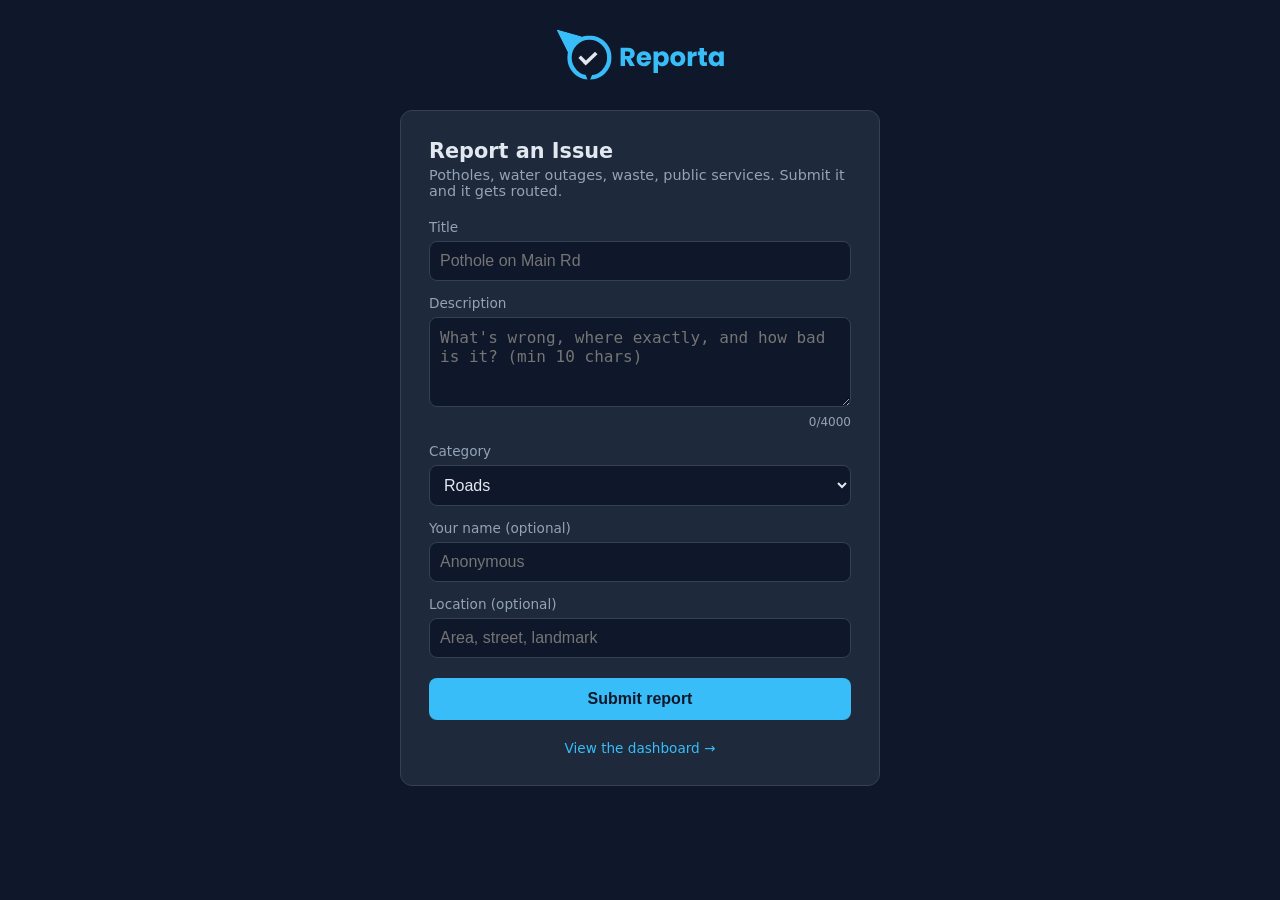
==== commit bf5e6089: "Merge commit '949bd2a14b35'" ====
--- a/static/index.html
+++ b/static/index.html
@@ -3,7 +3,7 @@
 <head>
 <meta charset="utf-8">
 <meta name="viewport" content="width=device-width, initial-scale=1">
-<title>Civic Issue Triage — Report an Issue</title>
+<title>Reporta - Report an Issue</title>
 <style>
   :root {
     --bg: #0f172a; --card: #1e293b; --border: #334155;
@@ -51,8 +51,8 @@
        onerror="this.remove()">
 </header>
 <main class="card">
-  <h1>Report a Civic Issue</h1>
-  <p class="sub">Potholes, water outages, waste, public services — submit it and it gets routed.</p>
+  <h1>Report an Issue</h1>
+  <p class="sub">Potholes, water outages, waste, public services. Submit it and it gets routed.</p>
   <form id="report-form">
     <label for="title">Title</label>
     <input id="title" name="title" required minlength="3" maxlength="200"
@@ -129,7 +129,7 @@
         show("err", r.body.detail || "Submission failed.");
       }
     })
-    .catch(function () { show("err", "Network error — try again."); })
+    .catch(function () { show("err", "Network error, try again."); })
     .finally(function () { btn.disabled = false; });
   });
 })();
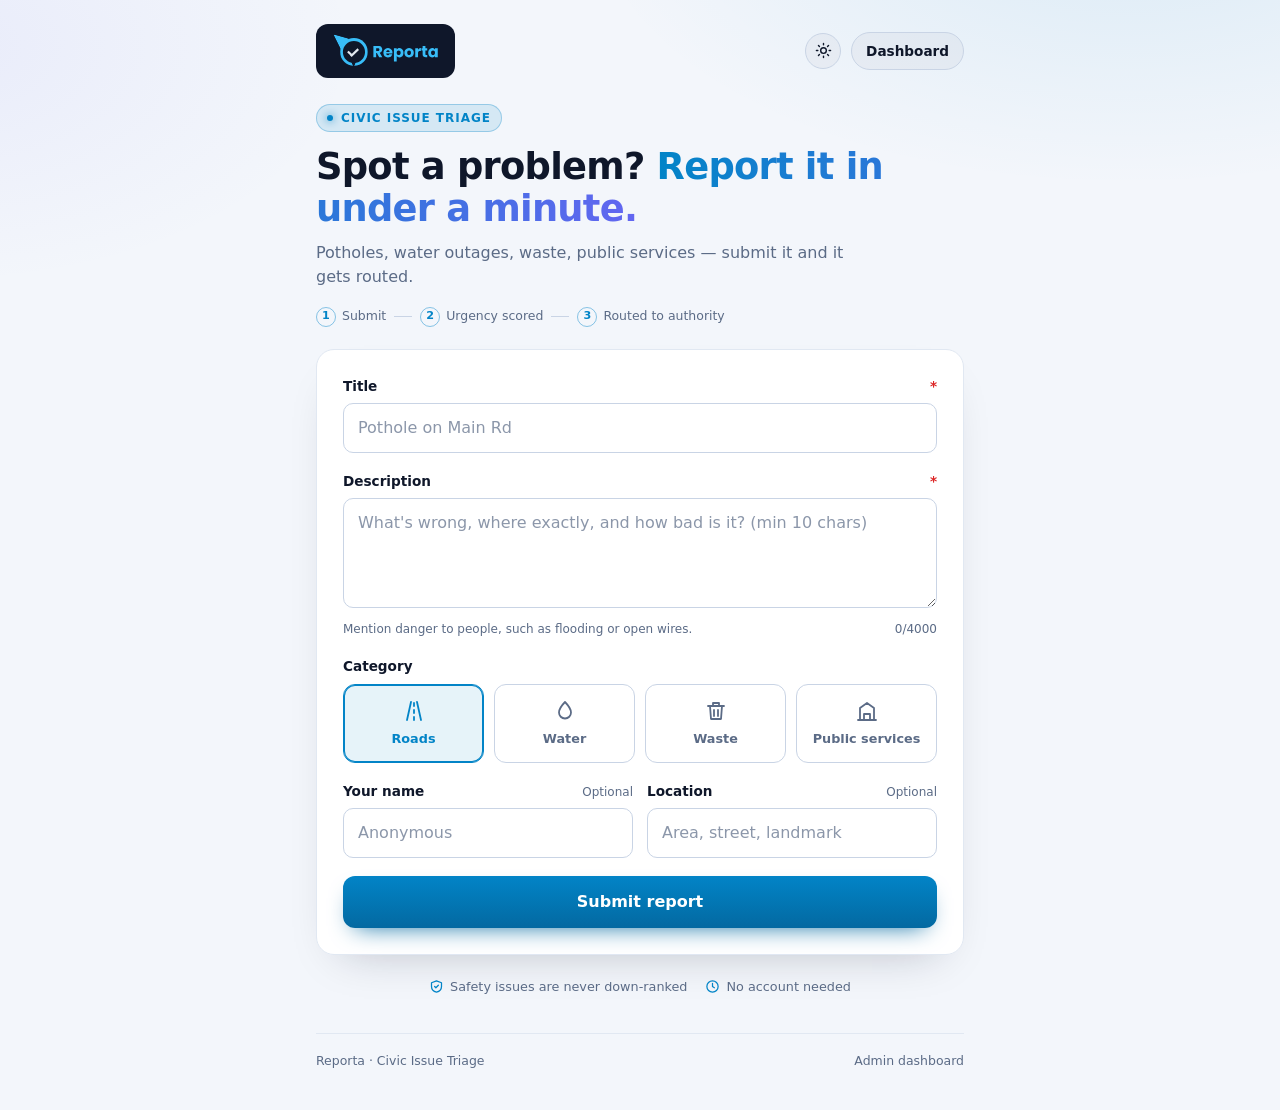
==== commit 8077d483: "Reapply "feat(ui): professional UX redesign - shared theme, confirmation screen, dashboard search/so" ====
--- a/static/index.html
+++ b/static/index.html
@@ -1,95 +1,211 @@
 <!DOCTYPE html>
-<html lang="en">
+<html lang="en" data-theme="dark">
 <head>
 <meta charset="utf-8">
 <meta name="viewport" content="width=device-width, initial-scale=1">
-<title>Reporta - Report an Issue</title>
+<meta name="theme-color" content="#0b1120">
+<meta name="description" content="Report potholes, water outages, waste and public service problems. Every report is classified for urgency and routed to the right authority.">
+<title>Civic Issue Triage — Report an Issue</title>
+<link rel="icon" href="/static/reporta-logo-cropped.svg" type="image/svg+xml">
+<link rel="stylesheet" href="/static/theme.css">
+<script src="/static/theme.js"></script>
 <style>
-  :root {
-    --bg: #0f172a; --card: #1e293b; --border: #334155;
-    --text: #e2e8f0; --muted: #94a3b8; --accent: #38bdf8; --ok: #4ade80; --err: #f87171;
-  }
-  * { box-sizing: border-box; margin: 0; }
-  body {
-    font-family: system-ui, -apple-system, sans-serif;
-    background: var(--bg); color: var(--text);
-    min-height: 100vh;
-    padding: 24px 16px;
-  }
+  .shell { max-width: 680px; margin: 0 auto; padding: 20px 16px 40px; }
+
+  .topbar { display: flex; align-items: center; justify-content: space-between; gap: 12px; padding: 4px 0 26px; }
+  .brand img { height: 40px; width: auto; display: block; }
+  .top-actions { display: flex; align-items: center; gap: 10px; }
+
+  .hero { margin-bottom: 22px; }
+  .eyebrow {
+    display: inline-flex; align-items: center; gap: 8px; font-size: .75rem; font-weight: 700;
+    letter-spacing: .08em; text-transform: uppercase; color: var(--accent);
+    background: color-mix(in srgb, var(--accent) 12%, transparent);
+    border: 1px solid color-mix(in srgb, var(--accent) 30%, transparent);
+    padding: 4px 10px; border-radius: 999px; margin-bottom: 14px;
+  }
+  .eyebrow i { width: 6px; height: 6px; border-radius: 50%; background: var(--accent); box-shadow: 0 0 8px var(--accent); }
+  h1 { font-size: clamp(1.7rem, 5vw, 2.3rem); line-height: 1.15; letter-spacing: -.02em; font-weight: 800; }
+  h1 span { background: linear-gradient(90deg, var(--accent), var(--violet)); -webkit-background-clip: text; background-clip: text; color: transparent; }
+  .sub { color: var(--muted); font-size: 1rem; margin-top: 10px; max-width: 52ch; }
+
+  .steps { display: flex; gap: 8px; margin: 18px 0 0; flex-wrap: wrap; }
+  .step { font-size: .78rem; color: var(--muted); display: inline-flex; align-items: center; gap: 6px; }
+  .step b { width: 20px; height: 20px; border-radius: 50%; display: inline-grid; place-items: center; font-size: .7rem; color: var(--accent); border: 1px solid color-mix(in srgb, var(--accent) 45%, transparent); }
+  .step + .step::before { content: ""; width: 18px; height: 1px; background: var(--border-strong); margin-right: 2px; }
+
   .card {
-    background: var(--card); border: 1px solid var(--border); border-radius: 12px;
-    padding: 28px; width: 100%; max-width: 480px; margin: 0 auto;
-  }
-  .logo-header { display: flex; align-items: center; justify-content: center; margin: 0 0 22px; }
-  .logo-header img { height: 64px; width: auto; display: block; }
-  h1 { font-size: 1.3rem; margin-bottom: 4px; }
-  .sub { color: var(--muted); font-size: .9rem; margin-bottom: 20px; }
-  label { display: block; font-size: .85rem; color: var(--muted); margin: 14px 0 6px; }
-  input, textarea, select {
-    width: 100%; padding: 10px; border-radius: 8px;
-    border: 1px solid var(--border); background: var(--bg); color: var(--text);
-    font-size: 1rem;
-  }
-  textarea { min-height: 90px; resize: vertical; }
-  button {
-    margin-top: 20px; width: 100%; padding: 12px; border: 0; border-radius: 8px;
-    background: var(--accent); color: #0f172a; font-weight: 700; font-size: 1rem;
-    cursor: pointer;
-  }
-  button:disabled { opacity: .6; cursor: wait; }
-  .msg { margin-top: 14px; padding: 10px; border-radius: 8px; font-size: .9rem; display: none; }
-  .msg.ok { display: block; background: rgba(74,222,128,.12); color: var(--ok); }
-  .msg.err { display: block; background: rgba(248,113,113,.12); color: var(--err); }
-  .nav { margin-top: 18px; text-align: center; }
-  .nav a { color: var(--accent); font-size: .85rem; text-decoration: none; }
-  .charcount { font-size: .75rem; color: var(--muted); text-align: right; margin-top: 4px; }
+    background: linear-gradient(180deg, var(--card-2), var(--card));
+    border: 1px solid var(--border); border-radius: 18px; padding: 26px; box-shadow: var(--shadow);
+  }
+  .field { margin-bottom: 18px; }
+  label, .label { display: flex; justify-content: space-between; align-items: baseline; font-size: .85rem; font-weight: 600; margin-bottom: 7px; }
+  .opt { color: var(--muted); font-weight: 500; font-size: .75rem; }
+  .req { color: var(--err); margin-left: 3px; }
+  input[type=text], input:not([type]), textarea { width: 100%; padding: 12px 14px; font-size: 1rem; }
+  textarea { min-height: 110px; resize: vertical; }
+  .hint { font-size: .75rem; color: var(--muted); margin-top: 5px; display: flex; justify-content: space-between; gap: 10px; }
+  .field-error { color: var(--err); font-size: .78rem; margin-top: 5px; display: none; }
+  .field.invalid .field-error { display: block; }
+  .field.invalid input, .field.invalid textarea { border-color: var(--err); }
+  .row { display: grid; grid-template-columns: 1fr 1fr; gap: 14px; }
+
+  .cats { display: grid; grid-template-columns: repeat(4, 1fr); gap: 10px; border: 0; padding: 0; min-width: 0; margin-bottom: 18px; }
+  .cats legend { font-size: .85rem; font-weight: 600; margin-bottom: 7px; padding: 0; }
+  label.cat { position: relative; display: block; margin: 0; }
+  .cat input { position: absolute; opacity: 0; inset: 0; width: 100%; height: 100%; cursor: pointer; margin: 0; }
+  .cat span {
+    display: flex; flex-direction: column; align-items: center; gap: 6px; text-align: center;
+    padding: 14px 6px; border-radius: 12px; border: 1px solid var(--border-strong);
+    background: var(--bg-2); font-size: .8rem; font-weight: 600; color: var(--muted); transition: all .15s;
+  }
+  .cat svg { width: 24px; height: 24px; stroke: currentColor; fill: none; stroke-width: 1.8; stroke-linecap: round; stroke-linejoin: round; }
+  .cat:hover span { border-color: var(--muted); color: var(--text); }
+  .cat input:checked + span { border-color: var(--accent); color: var(--accent); background: color-mix(in srgb, var(--accent) 10%, var(--bg-2)); box-shadow: inset 0 0 0 1px var(--accent); }
+  .cat input:focus-visible + span { box-shadow: var(--ring); }
+
+  .submit { width: 100%; padding: 14px; font-size: 1rem; border-radius: 12px; font-weight: 800; }
+  .spin { width: 16px; height: 16px; border: 2px solid rgba(255,255,255,.35); border-top-color: currentColor; border-radius: 50%; animation: spin .7s linear infinite; display: none; }
+  .submit:disabled .spin { display: inline-block; }
+  .submit:disabled { cursor: wait; opacity: .8; }
+  @keyframes spin { to { transform: rotate(360deg); } }
+
+  .msg { margin-top: 16px; padding: 12px 14px; border-radius: 10px; font-size: .92rem; display: none; border: 1px solid transparent; }
+  .msg.ok { display: block; background: color-mix(in srgb, var(--ok) 12%, transparent); color: var(--ok); border-color: color-mix(in srgb, var(--ok) 35%, transparent); }
+  .msg.err { display: block; background: color-mix(in srgb, var(--err) 12%, transparent); color: var(--err); border-color: color-mix(in srgb, var(--err) 35%, transparent); }
+
+  /* confirmation screen */
+  .success { text-align: center; padding: 10px 4px 2px; }
+  .success .tick { width: 64px; height: 64px; border-radius: 50%; margin: 0 auto 16px; display: grid; place-items: center; background: color-mix(in srgb, var(--ok) 15%, transparent); border: 1px solid color-mix(in srgb, var(--ok) 40%, transparent); }
+  .success .tick svg { width: 30px; height: 30px; stroke: var(--ok); fill: none; stroke-width: 2.4; stroke-linecap: round; stroke-linejoin: round; }
+  .success h2 { font-size: 1.35rem; letter-spacing: -.01em; }
+  .success .ref { display: inline-flex; align-items: center; gap: 10px; margin: 14px 0 6px; padding: 8px 8px 8px 16px; border-radius: 12px; border: 1px dashed var(--border-strong); background: var(--bg-2); font-weight: 800; font-size: 1.2rem; font-variant-numeric: tabular-nums; }
+  .success .ref .btn { padding: 6px 12px; font-size: .78rem; }
+  #success-text { color: var(--text-soft); font-size: .95rem; max-width: 44ch; margin: 8px auto 0; }
+  .next { text-align: left; margin: 22px 0 22px; padding: 16px 18px; border-radius: 12px; background: var(--tint); border: 1px solid var(--border); display: grid; gap: 10px; }
+  .next div { display: flex; gap: 12px; font-size: .88rem; color: var(--text-soft); }
+  .next b { flex: none; width: 22px; height: 22px; border-radius: 50%; display: grid; place-items: center; font-size: .72rem; color: var(--accent); border: 1px solid color-mix(in srgb, var(--accent) 45%, transparent); }
+
+  .trust { display: flex; gap: 18px; flex-wrap: wrap; justify-content: center; margin-top: 22px; color: var(--muted); font-size: .8rem; }
+  .trust span { display: inline-flex; align-items: center; gap: 6px; }
+  .trust svg { width: 15px; height: 15px; stroke: var(--accent); fill: none; stroke-width: 2; stroke-linecap: round; stroke-linejoin: round; }
+
+  @media (max-width: 520px) {
+    .card { padding: 20px 16px; }
+    .cats { grid-template-columns: repeat(2, 1fr); }
+    .row { grid-template-columns: 1fr; gap: 0; }
+    .step + .step::before { display: none; }
+    .steps { gap: 6px 14px; }
+  }
 </style>
 </head>
 <body>
-<header class="logo-header">
-  <img src="/static/reporta-logo-cropped.svg" alt="Reporta logo"
-       onerror="this.remove()">
-</header>
-<main class="card">
-  <h1>Report an Issue</h1>
-  <p class="sub">Potholes, water outages, waste, public services. Submit it and it gets routed.</p>
-  <form id="report-form">
-    <label for="title">Title</label>
-    <input id="title" name="title" required minlength="3" maxlength="200"
-           placeholder="Pothole on Main Rd">
-
-    <label for="description">Description</label>
-    <textarea id="description" name="description" required minlength="10" maxlength="4000"
-              placeholder="What's wrong, where exactly, and how bad is it? (min 10 chars)"></textarea>
-    <div class="charcount"><span id="count">0</span>/4000</div>
-
-    <label for="category">Category</label>
-    <select id="category" name="category" required>
-      <option value="roads">Roads</option>
-      <option value="water">Water</option>
-      <option value="waste">Waste</option>
-      <option value="public_services">Public services</option>
-    </select>
-
-    <label for="reporter">Your name (optional)</label>
-    <input id="reporter" name="reporter" maxlength="120" placeholder="Anonymous">
-
-    <label for="location">Location (optional)</label>
-    <input id="location" name="location" maxlength="200" placeholder="Area, street, landmark">
-
-    <button type="submit" id="submit-btn">Submit report</button>
-    <div class="msg" id="msg" role="alert"></div>
-  </form>
-  <nav class="nav"><a href="/dashboard">View the dashboard &rarr;</a></nav>
-</main>
+<div class="shell">
+  <header class="topbar logo-header">
+    <a class="brand" href="/" aria-label="Reporta home">
+      <img src="/static/reporta-logo-cropped.svg" alt="Reporta logo" onerror="this.remove()">
+    </a>
+    <div class="top-actions">
+      <button class="icon-btn" id="theme-toggle" type="button" aria-label="Switch theme">
+        <svg class="i-moon" viewBox="0 0 24 24"><path d="M21 12.8A9 9 0 1 1 11.2 3a7 7 0 0 0 9.8 9.8Z"/></svg>
+        <svg class="i-sun" viewBox="0 0 24 24"><circle cx="12" cy="12" r="4"/><path d="M12 2v2M12 20v2M4.9 4.9l1.4 1.4M17.7 17.7l1.4 1.4M2 12h2M20 12h2M4.9 19.1l1.4-1.4M17.7 6.3l1.4-1.4"/></svg>
+      </button>
+      <a class="pill-link" href="/dashboard">Dashboard</a>
+    </div>
+  </header>
+
+  <section class="hero">
+    <span class="eyebrow"><i></i> Civic Issue Triage</span>
+    <h1>Spot a problem? <span>Report it in under a minute.</span></h1>
+    <p class="sub">Potholes, water outages, waste, public services — submit it and it gets routed.</p>
+    <div class="steps" aria-label="How it works">
+      <span class="step"><b>1</b> Submit</span>
+      <span class="step"><b>2</b> Urgency scored</span>
+      <span class="step"><b>3</b> Routed to authority</span>
+    </div>
+  </section>
+
+  <main class="card">
+    <form id="report-form" novalidate>
+      <h2 class="sr-only">Report a Civic Issue</h2>
+      <div class="field" id="fld-title">
+        <label for="title">Title <span class="req" aria-hidden="true">*</span></label>
+        <input id="title" name="title" required minlength="3" maxlength="200"
+               placeholder="Pothole on Main Rd" aria-describedby="err-title">
+        <div class="field-error" id="err-title">Please enter a short title (at least 3 characters).</div>
+      </div>
+
+      <div class="field" id="fld-description">
+        <label for="description">Description <span class="req" aria-hidden="true">*</span></label>
+        <textarea id="description" name="description" required minlength="10" maxlength="4000"
+                  placeholder="What's wrong, where exactly, and how bad is it? (min 10 chars)" aria-describedby="err-description"></textarea>
+        <div class="hint"><span>Mention danger to people, such as flooding or open wires.</span><span><span id="count">0</span>/4000</span></div>
+        <div class="field-error" id="err-description">Please describe the problem in at least 10 characters.</div>
+      </div>
+
+      <fieldset class="cats">
+        <legend>Category</legend>
+        <label class="cat"><input type="radio" name="category" value="roads" checked>
+          <span><svg viewBox="0 0 24 24"><path d="M5 21 9 3M19 21 15 3M12 4v3M12 11v3M12 18v3"/></svg>Roads</span></label>
+        <label class="cat"><input type="radio" name="category" value="water">
+          <span><svg viewBox="0 0 24 24"><path d="M12 3s6 6.2 6 10.5A6 6 0 0 1 6 13.5C6 9.2 12 3 12 3Z"/></svg>Water</span></label>
+        <label class="cat"><input type="radio" name="category" value="waste">
+          <span><svg viewBox="0 0 24 24"><path d="M4 7h16M10 11v6M14 11v6M6 7l1 13h10l1-13M9 7V4h6v3"/></svg>Waste</span></label>
+        <label class="cat"><input type="radio" name="category" value="public_services">
+          <span><svg viewBox="0 0 24 24"><path d="M3 21h18M5 21V9l7-5 7 5v12M9 21v-6h6v6"/></svg>Public services</span></label>
+      </fieldset>
+
+      <div class="row">
+        <div class="field">
+          <label for="reporter">Your name <span class="opt">Optional</span></label>
+          <input id="reporter" name="reporter" maxlength="120" placeholder="Anonymous" autocomplete="name">
+        </div>
+        <div class="field">
+          <label for="location">Location <span class="opt">Optional</span></label>
+          <input id="location" name="location" maxlength="200" placeholder="Area, street, landmark">
+        </div>
+      </div>
+
+      <button type="submit" class="btn btn-primary submit" id="submit-btn"><span class="spin" aria-hidden="true"></span><span id="submit-label">Submit report</span></button>
+      <div class="msg" id="msg" role="alert"></div>
+    </form>
+
+    <section class="success is-hidden" id="success" aria-live="polite">
+      <div class="tick"><svg viewBox="0 0 24 24"><path d="m5 12.5 4.5 4.5L19 7.5"/></svg></div>
+      <h2>Report received</h2>
+      <div class="ref"><span id="ref-id">#—</span><button class="btn" id="copy-ref" type="button">Copy</button></div>
+      <p id="success-text"></p>
+      <div class="next">
+        <div><b>1</b><span>Your report is checked for urgency. Safety hazards are always ranked high.</span></div>
+        <div><b>2</b><span>It is routed to the authority responsible for this kind of issue.</span></div>
+        <div><b>3</b><span>Uncertain cases are reviewed by a person before anything is sent.</span></div>
+      </div>
+      <button class="btn btn-primary submit" id="another" type="button">Submit another report</button>
+    </section>
+  </main>
+
+  <div class="trust">
+    <span><svg viewBox="0 0 24 24"><path d="M12 3 4 6v6c0 5 3.5 8 8 9 4.5-1 8-4 8-9V6l-8-3Z"/><path d="m9 12 2 2 4-4"/></svg>Safety issues are never down-ranked</span>
+    <span><svg viewBox="0 0 24 24"><circle cx="12" cy="12" r="9"/><path d="M12 7v5l3 2"/></svg>No account needed</span>
+  </div>
+
+  <footer class="site-footer">
+    <span>Reporta · Civic Issue Triage</span>
+    <a href="/dashboard">Admin dashboard</a>
+  </footer>
+</div>
 
 <script>
 (function () {
   var form = document.getElementById("report-form");
   var btn = document.getElementById("submit-btn");
+  var label = document.getElementById("submit-label");
   var msg = document.getElementById("msg");
+  var titleEl = document.getElementById("title");
   var desc = document.getElementById("description");
   var count = document.getElementById("count");
+  var success = document.getElementById("success");
+  var lastRef = "";
 
   desc.addEventListener("input", function () { count.textContent = desc.value.length; });
 
@@ -98,15 +214,61 @@
     msg.textContent = text;
   }
 
+  function setInvalid(fieldId, bad) {
+    document.getElementById(fieldId).classList.toggle("invalid", bad);
+  }
+
+  titleEl.addEventListener("input", function () { setInvalid("fld-title", titleEl.value.trim().length < 3 && titleEl.value.length > 0); });
+  desc.addEventListener("input", function () { setInvalid("fld-description", desc.value.trim().length < 10 && desc.value.length > 0); });
+
+  function validate() {
+    var badTitle = titleEl.value.trim().length < 3;
+    var badDesc = desc.value.trim().length < 10;
+    setInvalid("fld-title", badTitle);
+    setInvalid("fld-description", badDesc);
+    if (badTitle) { titleEl.focus(); return false; }
+    if (badDesc) { desc.focus(); return false; }
+    return true;
+  }
+
+  function showSuccess(id) {
+    lastRef = "#" + id;
+    document.getElementById("ref-id").textContent = lastRef;
+    document.getElementById("success-text").textContent =
+      "Thank you, your report has been received and filed as #" + id + ".";
+    form.classList.add("is-hidden");
+    success.classList.remove("is-hidden");
+    document.getElementById("another").focus();
+    window.scrollTo({ top: 0, behavior: "smooth" });
+  }
+
+  document.getElementById("another").addEventListener("click", function () {
+    success.classList.add("is-hidden");
+    form.classList.remove("is-hidden");
+    show("", "");
+    titleEl.focus();
+  });
+
+  document.getElementById("copy-ref").addEventListener("click", function () {
+    var done = function () { window.reportaToast("Reference " + lastRef + " copied", "ok"); };
+    if (navigator.clipboard && navigator.clipboard.writeText) {
+      navigator.clipboard.writeText(lastRef).then(done, function () { window.reportaToast("Could not copy", "err"); });
+    } else {
+      window.reportaToast("Reference: " + lastRef);
+    }
+  });
+
   form.addEventListener("submit", function (e) {
     e.preventDefault();
+    show("", "");
+    if (!validate()) return;
     btn.disabled = true;
-    show("", "");
+    label.textContent = "Submitting…";
 
     var payload = {
-      title: document.getElementById("title").value.trim(),
+      title: titleEl.value.trim(),
       description: desc.value.trim(),
-      category: document.getElementById("category").value,
+      category: form.elements["category"].value,
       reporter: document.getElementById("reporter").value.trim() || null,
       location: document.getElementById("location").value.trim() || null,
       source: "web"
@@ -122,15 +284,16 @@
     })
     .then(function (r) {
       if (r.ok) {
-        show("ok", "Thank you, your report has been received and filed as #" + r.body.id + ".");
         form.reset();
         count.textContent = "0";
+        showSuccess(r.body.id);
       } else {
-        show("err", r.body.detail || "Submission failed.");
+        var d = r.body.detail;
+        show("err", (typeof d === "string" && d) || "Submission failed. Please check the fields and try again.");
       }
     })
-    .catch(function () { show("err", "Network error, try again."); })
-    .finally(function () { btn.disabled = false; });
+    .catch(function () { show("err", "Network error — try again."); })
+    .finally(function () { btn.disabled = false; label.textContent = "Submit report"; });
   });
 })();
 </script>
--- a/static/theme.css
+++ b/static/theme.css
@@ -0,0 +1,116 @@
+/* Reporta shared design system — used by index.html and dashboard.html */
+:root {
+  color-scheme: dark;
+  --bg: #0b1120; --bg-2: #0f172a; --card: #131c31; --card-2: #17223a;
+  --border: #243049; --border-strong: #33425f;
+  --text: #e8edf6; --text-soft: #c3cde0; --muted: #93a1ba;
+  --accent: #38bdf8; --accent-2: #0ea5e9; --on-accent: #04111f; --violet: #818cf8;
+  --ok: #4ade80; --err: #f87171;
+  --u1: #4ade80; --u2: #a3e635; --u3: #fbbf24; --u4: #fb923c; --u5: #f87171;
+  --glow-1: rgba(56,189,248,.14); --glow-2: rgba(99,102,241,.10);
+  --shadow: 0 24px 60px -24px rgba(0,0,0,.6);
+  --ring: 0 0 0 3px rgba(56,189,248,.30);
+  --hover: rgba(56,189,248,.07); --tint: rgba(255,255,255,.03);
+}
+:root[data-theme="light"] {
+  color-scheme: light;
+  --bg: #f3f6fb; --bg-2: #ffffff; --card: #ffffff; --card-2: #ffffff;
+  --border: #e1e8f2; --border-strong: #c9d4e5;
+  --text: #0f172a; --text-soft: #334155; --muted: #5b6b86;
+  --accent: #0284c7; --accent-2: #0369a1; --on-accent: #ffffff; --violet: #6366f1;
+  --ok: #15803d; --err: #dc2626;
+  --u1: #16a34a; --u2: #65a30d; --u3: #d97706; --u4: #ea580c; --u5: #dc2626;
+  --glow-1: rgba(2,132,199,.10); --glow-2: rgba(99,102,241,.07);
+  --shadow: 0 20px 44px -26px rgba(15,23,42,.28);
+  --ring: 0 0 0 3px rgba(2,132,199,.25);
+  --hover: rgba(2,132,199,.06); --tint: rgba(15,23,42,.03);
+}
+
+* { box-sizing: border-box; margin: 0; }
+html { -webkit-text-size-adjust: 100%; }
+body {
+  font-family: Inter, system-ui, -apple-system, "Segoe UI", Roboto, sans-serif;
+  color: var(--text); line-height: 1.5; min-height: 100vh;
+  background:
+    radial-gradient(900px 460px at 88% -10%, var(--glow-1), transparent 60%),
+    radial-gradient(700px 400px at -5% 5%, var(--glow-2), transparent 60%),
+    var(--bg);
+  background-attachment: fixed;
+  transition: background-color .2s, color .2s;
+}
+a { color: var(--accent); }
+.sr-only { position: absolute; width: 1px; height: 1px; overflow: hidden; clip: rect(0 0 0 0); white-space: nowrap; }
+.is-hidden { display: none !important; }
+:focus-visible { outline: 2px solid var(--accent); outline-offset: 2px; }
+
+/* top bar pieces */
+.pill-link {
+  color: var(--text); text-decoration: none; font-size: .85rem; font-weight: 600;
+  padding: 8px 14px; border: 1px solid var(--border-strong); border-radius: 999px;
+  background: var(--tint); transition: border-color .15s, background .15s; white-space: nowrap;
+}
+.pill-link:hover { border-color: var(--accent); background: var(--hover); }
+.icon-btn {
+  width: 36px; height: 36px; display: inline-grid; place-items: center; cursor: pointer;
+  border: 1px solid var(--border-strong); border-radius: 999px; background: var(--tint); color: var(--text);
+  transition: border-color .15s, background .15s;
+}
+.icon-btn:hover { border-color: var(--accent); background: var(--hover); }
+.icon-btn svg { width: 17px; height: 17px; stroke: currentColor; fill: none; stroke-width: 2; stroke-linecap: round; stroke-linejoin: round; }
+.icon-btn .i-sun { display: none; }
+:root[data-theme="light"] .icon-btn .i-sun { display: block; }
+:root[data-theme="light"] .icon-btn .i-moon { display: none; }
+
+/* buttons */
+.btn {
+  display: inline-flex; align-items: center; justify-content: center; gap: 8px; cursor: pointer;
+  padding: 10px 16px; border-radius: 10px; font: inherit; font-weight: 700; font-size: .88rem;
+  border: 1px solid var(--border-strong); background: var(--card); color: var(--text);
+  transition: transform .12s, filter .15s, border-color .15s, background .15s;
+}
+.btn:hover:not(:disabled) { border-color: var(--accent); background: var(--hover); }
+.btn:disabled { opacity: .55; cursor: not-allowed; }
+.btn-primary { border: 0; background: linear-gradient(180deg, var(--accent), var(--accent-2)); color: var(--on-accent); box-shadow: 0 10px 24px -12px var(--accent-2); }
+.btn-primary:hover:not(:disabled) { background: linear-gradient(180deg, var(--accent), var(--accent-2)); filter: brightness(1.07); transform: translateY(-1px); }
+
+/* form controls */
+input, textarea, select {
+  font: inherit; color: var(--text); background: var(--bg-2);
+  border: 1px solid var(--border-strong); border-radius: 10px;
+  transition: border-color .15s, box-shadow .15s;
+}
+input::placeholder, textarea::placeholder { color: var(--muted); opacity: .7; }
+input:hover, textarea:hover, select:hover { border-color: var(--muted); }
+input:focus, textarea:focus, select:focus { outline: 0; border-color: var(--accent); box-shadow: var(--ring); }
+
+/* badges */
+.badge { display: inline-block; padding: 3px 10px; border-radius: 999px; font-size: .72rem; font-weight: 700; text-transform: capitalize; white-space: nowrap; }
+.st-new { background: color-mix(in srgb, var(--accent) 16%, transparent); color: var(--accent); }
+.st-routed { background: color-mix(in srgb, var(--u2) 18%, transparent); color: var(--u2); }
+.st-in_progress { background: color-mix(in srgb, var(--u3) 18%, transparent); color: var(--u3); }
+.st-resolved, .st-closed { background: color-mix(in srgb, var(--u1) 18%, transparent); color: var(--u1); }
+.rev { background: color-mix(in srgb, var(--err) 16%, transparent); color: var(--err); margin-left: 6px; }
+
+/* toasts */
+.toasts { position: fixed; right: 16px; bottom: 16px; display: grid; gap: 8px; z-index: 100; max-width: calc(100vw - 32px); }
+.toast {
+  display: flex; align-items: center; gap: 10px; padding: 12px 16px; border-radius: 12px; font-size: .88rem; font-weight: 600;
+  background: var(--card-2); color: var(--text); border: 1px solid var(--border-strong); box-shadow: var(--shadow);
+  animation: toast-in .2s ease-out;
+}
+.toast::before { content: ""; width: 8px; height: 8px; border-radius: 50%; background: var(--accent); flex: none; }
+.toast.ok::before { background: var(--ok); }
+.toast.err::before { background: var(--err); }
+@keyframes toast-in { from { transform: translateY(10px); opacity: 0; } to { transform: none; opacity: 1; } }
+
+/* footer */
+.site-footer { margin-top: 36px; padding-top: 18px; border-top: 1px solid var(--border); color: var(--muted); font-size: .78rem; display: flex; flex-wrap: wrap; gap: 8px 18px; justify-content: space-between; }
+.site-footer a { color: var(--muted); text-decoration: none; }
+.site-footer a:hover { color: var(--accent); }
+
+@media (prefers-reduced-motion: reduce) { * { animation: none !important; transition: none !important; } }
+
+/* The Reporta logo is drawn for dark backgrounds; keep it legible in light theme */
+:root[data-theme="light"] .brand img {
+  background: #0f172a; padding: 7px 14px; border-radius: 12px; box-sizing: content-box;
+}
